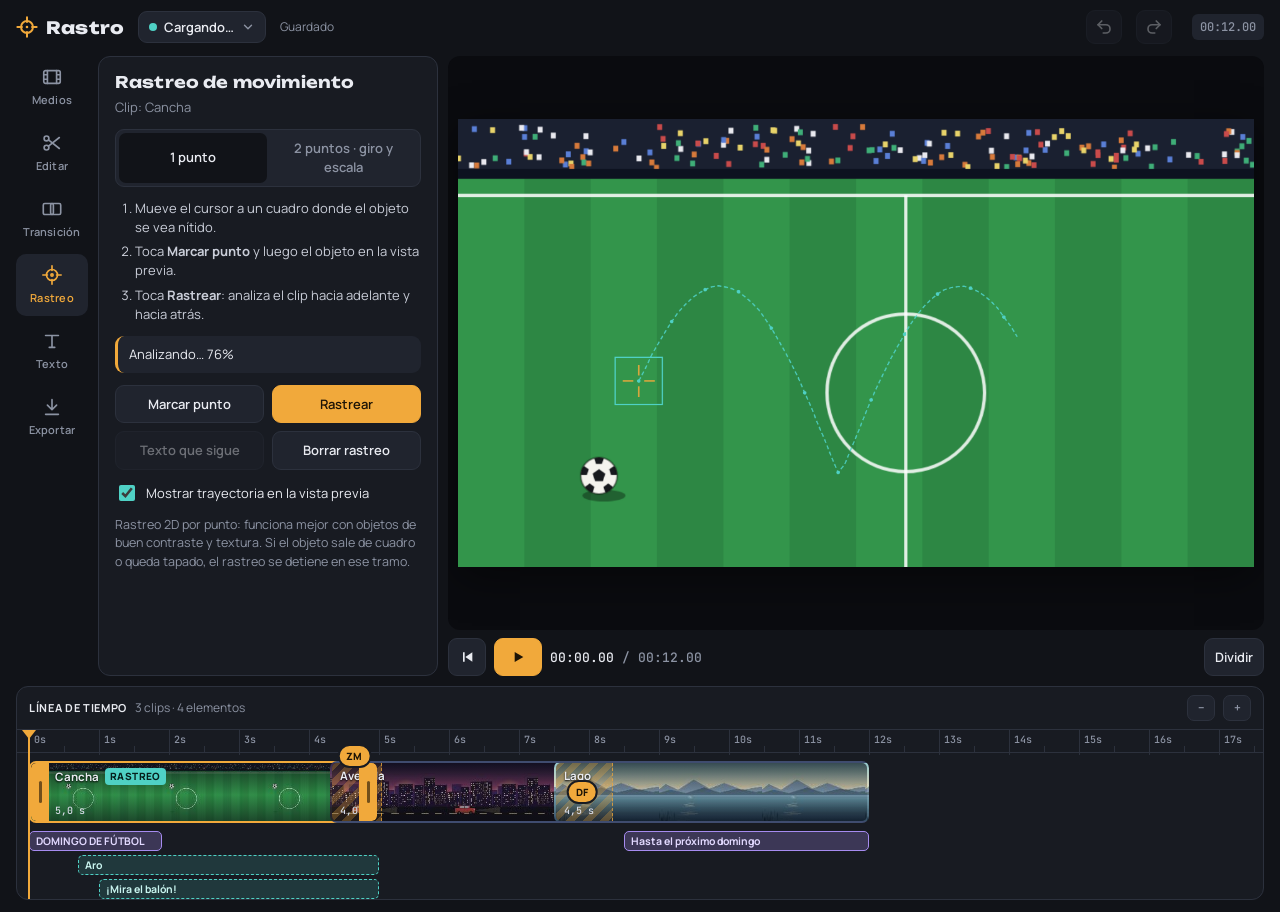
==== index.html @ 691c2e61 "Tablet y celular: controles de 44 px y diseño vertical con vista previa fija - Con pantalla táctil (" ====
<!doctype html>
<html lang="es">
<head>
<meta charset="utf-8">
<meta name="viewport" content="width=device-width,initial-scale=1,viewport-fit=cover,interactive-widget=resizes-content">
<meta name="theme-color" content="#111318">
<title>Rastro Editor</title>
<meta name="description" content="Editor de video web con línea de tiempo, transiciones y rastreo de movimiento.">
<link rel="preconnect" href="https://fonts.googleapis.com">
<link rel="preconnect" href="https://fonts.gstatic.com" crossorigin>
<link rel="stylesheet" href="https://fonts.googleapis.com/css2?family=Caveat:wght@700&family=JetBrains+Mono:wght@500&family=Manrope:wght@400;600;700;800&family=Unbounded:wght@600;800&display=swap">
<link rel="stylesheet" href="css/styles.css">
</head>
<body>
<div class="app">
  <header class="head">
    <div class="logo"><svg width="22" height="22" viewBox="0 0 24 24" fill="none" stroke="currentColor" stroke-width="2.2" stroke-linecap="round"><circle cx="12" cy="12" r="6.5"/><path d="M12 1.5v5M12 17.5v5M1.5 12h5M17.5 12h5"/><circle cx="12" cy="12" r="1.4" fill="currentColor" stroke="none"/></svg><span class="word">Rastro</span></div>
    <button class="proj" id="projBtn" data-tab="projects" aria-label="Proyectos">
      <span class="save" id="saveState" data-s="saved" title="Guardado" aria-hidden="true"></span>
      <span class="pname" id="projName">Cargando…</span>
      <svg width="14" height="14" viewBox="0 0 24 24" fill="none" stroke="currentColor" stroke-width="2.4" stroke-linecap="round" stroke-linejoin="round" aria-hidden="true"><path d="m6 9 6 6 6-6"/></svg>
    </button>
    <span class="savetext" id="saveText" aria-live="polite">Guardado</span>
    <div class="sp"></div>
    <button class="hbtn" id="bUndo" data-act="undo" title="Deshacer (Ctrl+Z)" aria-label="Deshacer" disabled><svg width="18" height="18" viewBox="0 0 24 24" fill="none" stroke="currentColor" stroke-width="2.2" stroke-linecap="round" stroke-linejoin="round"><path d="M9 14 4 9l5-5"/><path d="M4 9h10.5a5.5 5.5 0 0 1 0 11H11"/></svg></button>
    <button class="hbtn" id="bRedo" data-act="redo" title="Rehacer (Ctrl+Shift+Z)" aria-label="Rehacer" disabled><svg width="18" height="18" viewBox="0 0 24 24" fill="none" stroke="currentColor" stroke-width="2.2" stroke-linecap="round" stroke-linejoin="round"><path d="m15 14 5-5-5-5"/><path d="M20 9H9.5a5.5 5.5 0 0 0 0 11H13"/></svg></button>
    <div class="chip-time" id="hdrDur">00:00.00</div>
  </header>

  <nav class="tabs" role="tablist" id="tabs"></nav>
  <section class="panel" id="panel" aria-live="polite"></section>

  <section class="stage">
    <div class="viewer" id="viewer">
      <canvas id="stage" width="1280" height="720" aria-label="Vista previa del proyecto"></canvas>
      <div class="pickhint" id="pickHint" hidden>Toca el objeto que quieres rastrear</div>
    </div>
    <div class="transport">
      <button id="bStart" title="Ir al inicio" aria-label="Ir al inicio"><svg width="16" height="16" viewBox="0 0 24 24" fill="currentColor"><path d="M6 5h2.5v14H6zM20 5v14L9.5 12z"/></svg></button>
      <button id="bPlay" class="play" title="Reproducir (espacio)" aria-label="Reproducir"></button>
      <div class="tc"><b id="tcNow">00:00.00</b> / <span id="tcTot">00:00.00</span></div>
      <div class="sp"></div>
      <button id="bSplit" title="Dividir el clip seleccionado en el cursor">Dividir</button>
    </div>
  </section>

  <section class="tl">
    <div class="tl-head"><b>Línea de tiempo</b><span id="tlInfo"></span><div class="sp"></div><button id="zOut" aria-label="Alejar">−</button><button id="zIn" aria-label="Acercar">+</button></div>
    <div class="tl-scroll" id="tlScroll">
      <div class="tl-inner" id="tlInner">
        <div class="ruler" id="ruler"></div>
        <div class="row clips" id="rowClips"></div>
        <div class="row ovs" id="rowOvs"></div>
        <div class="playhead" id="ph"></div>
      </div>
    </div>
  </section>
</div>
<div id="vids"></div>
<div class="toast" id="toast" hidden></div>
<script type="module" src="js/main.js"></script>
</body>
</html>
---- css/styles.css ----
/* Reset base */
:root {
  padding-top: env(safe-area-inset-top, 0px);
  padding-bottom: env(safe-area-inset-bottom, 0px);
}
body {
  margin: 0;
}
img {
  max-width: 100%;
}
[hidden] {
  display: none !important;
}

/* Layout: editor de una pantalla estilo Rush — vista previa dominante, herramientas a la izquierda, línea de tiempo abajo; en móvil se apila. */
:root {
  --bg: #111318;
  --panel: #181b22;
  --raise: #20242e;
  --line: #2c313d;
  --fg: #e9ebf1;
  --muted: #8c93a3;
  --accent: #f1a93b;
  --accent-ink: #1d1406;
  --trk: #4fd1c5;
  --ov: #a68bf0;
  --danger: #ef6b5c;
  --clip: #2f3d63;
  --stage: #0a0b0f;
  --f-ui: 'Manrope', system-ui, -apple-system, 'Segoe UI', sans-serif;
  --f-mono: 'JetBrains Mono', ui-monospace, Menlo, Consolas, monospace;
  --f-disp: 'Unbounded', 'Manrope', system-ui, sans-serif;
  color-scheme: dark;
}
html,
body {
  height: 100%;
}
body {
  background: var(--bg);
  color: var(--fg);
  font: 14px/1.45 var(--f-ui);
  -webkit-tap-highlight-color: transparent;
}
body::before {
  content: '';
  position: fixed;
  inset: 0 0 auto;
  height: env(safe-area-inset-top, 0px);
  z-index: 10;
  background: var(--bg);
}
button,
input,
textarea,
select {
  font: inherit;
  color: inherit;
}
button {
  cursor: pointer;
}
button:focus-visible,
input:focus-visible,
textarea:focus-visible,
label:focus-within {
  outline: 2px solid var(--accent);
  outline-offset: 2px;
}

.app {
  min-height: 100%;
  display: grid;
  gap: 10px;
  grid-template-columns: minmax(0, 1fr);
  grid-template-areas: 'head' 'stage' 'tl' 'tabs' 'panel';
  padding-left: max(16px, env(safe-area-inset-left, 0px));
  padding-right: max(16px, env(safe-area-inset-right, 0px));
  padding-block: 0 18px;
}
@media (min-width: 900px) {
  html,
  body {
    overflow: hidden;
  }
  .app {
    height: 100%;
    grid-template-columns: 72px 340px minmax(0, 1fr);
    grid-template-rows: auto minmax(0, 1fr) 214px;
    grid-template-areas: 'head head head' 'tabs panel stage' 'tl tl tl';
    padding-block: 0 12px;
  }
}

/* Header */
.head {
  grid-area: head;
  display: flex;
  align-items: center;
  gap: 14px;
  padding-block: 10px 2px;
  min-width: 0;
}
.logo {
  display: flex;
  align-items: center;
  gap: 8px;
  font: 800 17px/1 var(--f-disp);
  letter-spacing: 0.01em;
}
.logo svg {
  color: var(--accent);
}
.proj {
  display: flex;
  align-items: center;
  gap: 7px;
  min-width: 0;
  max-width: 340px;
  background: var(--raise);
  border: 1px solid var(--line);
  border-radius: 9px;
  padding: 6px 10px;
  font-size: 13px;
  font-weight: 600;
  color: var(--fg);
}
.proj:hover {
  border-color: #3d4352;
}
.proj svg {
  flex: none;
  color: var(--muted);
}
.pname {
  white-space: nowrap;
  overflow: hidden;
  text-overflow: ellipsis;
  min-width: 0;
}
.save {
  flex: none;
  width: 8px;
  height: 8px;
  border-radius: 50%;
  background: var(--trk);
}
.save[data-s='saving'],
.save[data-s='dirty'] {
  background: var(--accent);
}
.save[data-s='error'] {
  background: var(--danger);
}
.save[data-s='off'] {
  background: var(--muted);
}
.savetext {
  font-size: 12px;
  color: var(--muted);
  white-space: nowrap;
}
.hbtn {
  flex: none;
  display: grid;
  place-items: center;
  width: 36px;
  height: 34px;
  padding: 0;
  background: var(--raise);
  border: 1px solid var(--line);
  border-radius: 9px;
}
.hbtn:hover:not(:disabled) {
  border-color: #3d4352;
}
.hbtn:disabled {
  opacity: 0.35;
  cursor: not-allowed;
}
@media (max-width: 699px) {
  .savetext {
    display: none;
  }
  .chip-time {
    display: none;
  }
  .head {
    gap: 8px;
  }
  .logo span.word {
    display: none;
  }
}
.head .sp {
  flex: 1;
}
.head .hbtn + .chip-time {
  margin-left: 6px;
}
.chip-time {
  font: 500 12px var(--f-mono);
  color: var(--muted);
  background: var(--raise);
  border-radius: 6px;
  padding: 5px 8px;
  font-variant-numeric: tabular-nums;
}

/* Tabs */
.tabs {
  grid-area: tabs;
  display: flex;
  gap: 4px;
  overflow-x: auto;
  scrollbar-width: none;
}
.tabs::-webkit-scrollbar {
  display: none;
}
.tab {
  flex: 1 1 0;
  min-width: 0;
  display: flex;
  flex-direction: column;
  align-items: center;
  gap: 4px;
  background: none;
  border: 0;
  border-radius: 10px;
  padding: 8px 2px;
  color: var(--muted);
  font-size: 11px;
  font-weight: 600;
  letter-spacing: 0.02em;
}
.tab svg {
  width: 22px;
  height: 22px;
}
.tab:hover {
  background: var(--raise);
  color: var(--fg);
}
.tab[aria-selected='true'] {
  background: var(--raise);
  color: var(--accent);
}
@media (min-width: 900px) {
  .tabs {
    flex-direction: column;
    overflow: visible;
  }
  .tab {
    flex: 0 0 auto;
    padding: 10px 4px;
  }
}
@media (max-width: 360px) {
  .tab {
    font-size: 10px;
  }
  .tab svg {
    width: 20px;
    height: 20px;
  }
}

/* Panel */
.panel {
  grid-area: panel;
  background: var(--panel);
  border: 1px solid var(--line);
  border-radius: 12px;
  padding: 16px;
  display: flex;
  flex-direction: column;
  gap: 12px;
  min-width: 0;
}
@media (min-width: 900px) {
  .panel {
    overflow-y: auto;
  }
}
.panel h2 {
  margin: 0;
  font: 700 16px/1.2 var(--f-disp);
  letter-spacing: 0.01em;
}
.sub {
  margin: -6px 0 0;
  color: var(--muted);
  font-size: 13px;
}
.lbl {
  font-size: 11px;
  font-weight: 700;
  letter-spacing: 0.08em;
  text-transform: uppercase;
  color: var(--muted);
  margin-top: 4px;
}
.note {
  margin: 0;
  color: var(--muted);
  font-size: 12.5px;
}
.btn,
.panel button {
  background: var(--raise);
  border: 1px solid var(--line);
  border-radius: 9px;
  padding: 9px 12px;
  font-weight: 600;
  font-size: 13px;
  text-align: center;
}
.panel button:hover:not(:disabled),
.btn:hover {
  border-color: #3d4352;
}
.panel button:disabled {
  opacity: 0.4;
  cursor: not-allowed;
}
.primary,
.panel button.primary {
  background: var(--accent);
  border-color: var(--accent);
  color: var(--accent-ink);
}
.panel button.primary:hover:not(:disabled) {
  filter: brightness(1.07);
}
.panel button.danger {
  color: var(--danger);
}
.panel button.on {
  border-color: var(--trk);
  color: var(--trk);
}
.file {
  display: flex;
  justify-content: center;
  align-items: center;
  gap: 8px;
  cursor: pointer;
}
.grid2 {
  display: grid;
  grid-template-columns: 1fr 1fr;
  gap: 8px;
}
.grid3 {
  display: grid;
  grid-template-columns: repeat(3, 1fr);
  gap: 8px;
}
.seg {
  display: flex;
  background: var(--raise);
  border: 1px solid var(--line);
  border-radius: 9px;
  padding: 3px;
  gap: 3px;
}
.panel .seg button {
  flex: 1;
  border: 0;
  background: none;
  padding: 6px 8px;
  border-radius: 7px;
  color: var(--muted);
}
.panel .seg button[aria-pressed='true'] {
  background: var(--bg);
  color: var(--fg);
}
.chips {
  display: flex;
  flex-wrap: wrap;
  gap: 6px;
}
.panel .chips button {
  padding: 6px 11px;
  border-radius: 999px;
  font-size: 12.5px;
}
.panel .chips button[aria-pressed='true'] {
  border-color: var(--accent);
  color: var(--accent);
}
.field {
  display: grid;
  grid-template-columns: 62px minmax(0, 1fr) 54px;
  align-items: center;
  gap: 10px;
  font-size: 13px;
}
.field output {
  font: 500 12px var(--f-mono);
  color: var(--muted);
  text-align: right;
  font-variant-numeric: tabular-nums;
}
input[type='range'] {
  width: 100%;
  accent-color: var(--accent);
}
.chk {
  display: flex;
  align-items: center;
  gap: 8px;
  font-size: 13px;
}
.chk input {
  accent-color: var(--trk);
  width: 16px;
  height: 16px;
}
textarea {
  width: 100%;
  box-sizing: border-box;
  background: var(--bg);
  border: 1px solid var(--line);
  border-radius: 9px;
  padding: 9px 10px;
  resize: vertical;
}
.clist {
  list-style: none;
  margin: 0;
  padding: 0;
  display: flex;
  flex-direction: column;
  gap: 6px;
}
.clist li {
  display: grid;
  grid-template-columns: 72px minmax(0, 1fr) auto;
  gap: 10px;
  align-items: center;
  padding: 6px;
  border-radius: 9px;
  border: 1px solid transparent;
  cursor: pointer;
}
.clist li:hover {
  background: var(--raise);
}
.clist li.sel {
  border-color: var(--accent);
  background: var(--raise);
}
.clist img {
  width: 72px;
  height: 40px;
  object-fit: cover;
  border-radius: 5px;
  background: #000;
}
.clist b {
  display: block;
  font-size: 13px;
  white-space: nowrap;
  overflow: hidden;
  text-overflow: ellipsis;
}
.clist span {
  font: 500 11px var(--f-mono);
  color: var(--muted);
}
.tag {
  font: 700 10px var(--f-ui) !important;
  letter-spacing: 0.06em;
  text-transform: uppercase;
  color: var(--ov) !important;
  border: 1px solid currentColor;
  border-radius: 4px;
  padding: 2px 5px;
}
.tgrid {
  display: grid;
  grid-template-columns: repeat(auto-fill, minmax(92px, 1fr));
  gap: 8px;
}
.panel .tcard {
  padding: 6px;
  display: flex;
  flex-direction: column;
  gap: 5px;
  align-items: stretch;
  font-size: 12px;
}
.tcard canvas {
  width: 100%;
  aspect-ratio: 16/9;
  max-width: 100%;
  border-radius: 5px;
  display: block;
  background: #000;
}
.panel .tcard[aria-pressed='true'] {
  border-color: var(--accent);
  color: var(--accent);
}
.steps {
  margin: 0;
  padding-left: 20px;
  display: flex;
  flex-direction: column;
  gap: 6px;
  font-size: 13px;
  color: #c9cdd8;
}
.stat {
  font-size: 13px;
  padding: 9px 11px;
  border-radius: 9px;
  background: var(--raise);
  border-left: 3px solid var(--muted);
}
.stat.ok {
  border-left-color: var(--trk);
}
.stat.run {
  border-left-color: var(--accent);
}
.stat.warn {
  border-left-color: var(--danger);
}
.prog {
  height: 6px;
  border-radius: 99px;
  background: var(--raise);
  overflow: hidden;
}
.prog i {
  display: block;
  height: 100%;
  width: 0;
  background: var(--accent);
  transition: width 0.15s;
}
.swatches {
  display: flex;
  gap: 8px;
  flex-wrap: wrap;
}
.panel .sw {
  width: 30px;
  height: 30px;
  padding: 0;
  border-radius: 50%;
  border: 2px solid var(--line);
}
.panel .sw[aria-pressed='true'] {
  border-color: var(--fg);
  box-shadow: 0 0 0 2px var(--bg) inset;
}
.emojis {
  display: flex;
  gap: 6px;
  flex-wrap: wrap;
}
.panel .emojis button {
  font-size: 20px;
  padding: 4px 8px;
  line-height: 1.2;
}
.editor {
  display: flex;
  flex-direction: column;
  gap: 10px;
  border-top: 1px solid var(--line);
  padding-top: 12px;
}
.specs {
  display: grid;
  grid-template-columns: auto 1fr;
  gap: 6px 14px;
  margin: 0;
  font-size: 13px;
}
.specs dt {
  color: var(--muted);
}
.specs dd {
  margin: 0;
  font-family: var(--f-mono);
  font-size: 12.5px;
}
.result {
  width: 100%;
  max-width: 100%;
  border-radius: 9px;
  background: #000;
}
.empty {
  color: var(--muted);
  font-size: 13px;
  padding: 18px 4px;
  text-align: center;
}

/* Stage */
.stage {
  grid-area: stage;
  display: flex;
  flex-direction: column;
  gap: 8px;
  min-width: 0;
  min-height: 0;
}
.viewer {
  position: relative;
  flex: 1;
  min-height: 0;
  display: grid;
  place-items: center;
  background: var(--stage);
  border-radius: 12px;
  overflow: hidden;
  padding: 10px;
}
#stage {
  display: block;
  max-width: 100%;
  max-height: 52vh;
  width: auto;
  height: auto;
  touch-action: none;
  background: #000;
  box-shadow: 0 10px 40px rgba(0, 0, 0, 0.45);
}
@media (min-width: 900px) {
  #stage {
    max-height: 100%;
  }
}
.pickhint {
  position: absolute;
  left: 50%;
  top: 14px;
  transform: translateX(-50%);
  background: var(--trk);
  color: #06201d;
  font-weight: 700;
  font-size: 12.5px;
  padding: 6px 12px;
  border-radius: 99px;
  white-space: nowrap;
}
.transport {
  display: flex;
  align-items: center;
  gap: 8px;
}
.transport button {
  background: var(--raise);
  border: 1px solid var(--line);
  border-radius: 9px;
  height: 38px;
  min-width: 38px;
  display: grid;
  place-items: center;
  padding: 0 10px;
  font-weight: 600;
  font-size: 13px;
}
.transport .play {
  background: var(--accent);
  border-color: var(--accent);
  color: var(--accent-ink);
  min-width: 48px;
}
.tc {
  font: 500 13px var(--f-mono);
  font-variant-numeric: tabular-nums;
  color: var(--muted);
  white-space: nowrap;
}
.tc b {
  color: var(--fg);
  font-weight: 500;
}
.transport .sp {
  flex: 1;
}

/* Timeline */
.tl {
  grid-area: tl;
  background: var(--panel);
  border: 1px solid var(--line);
  border-radius: 12px;
  display: flex;
  flex-direction: column;
  min-width: 0;
  min-height: 0;
  overflow: hidden;
}
.tl-head {
  display: flex;
  align-items: center;
  gap: 8px;
  padding: 8px 12px;
  border-bottom: 1px solid var(--line);
  font-size: 12px;
  color: var(--muted);
}
.tl-head b {
  color: var(--fg);
  font-weight: 700;
  letter-spacing: 0.06em;
  text-transform: uppercase;
  font-size: 11px;
}
.tl-head .sp {
  flex: 1;
}
.tl-head button {
  background: var(--raise);
  border: 1px solid var(--line);
  border-radius: 7px;
  width: 28px;
  height: 26px;
  padding: 0;
  font-weight: 700;
}
.tl-scroll {
  flex: 1;
  overflow-x: auto;
  overflow-y: auto;
  position: relative;
  min-height: 150px;
}
.tl-inner {
  position: relative;
  min-height: 100%;
  user-select: none;
  -webkit-user-select: none;
  /* los gestos (desplazar, zoom, reordenar, recortar) los maneja timeline-touch.js */
  touch-action: none;
}
.ruler {
  position: relative;
  height: 22px;
  border-bottom: 1px solid var(--line);
  cursor: ew-resize;
}
.tick {
  position: absolute;
  top: 0;
  height: 22px;
  border-left: 1px solid var(--line);
  font: 500 10px var(--f-mono);
  color: var(--muted);
  padding: 3px 0 0 4px;
  white-space: nowrap;
}
.tick.m {
  height: 6px;
  top: 16px;
  padding: 0;
}
.row {
  position: relative;
  margin-top: 8px;
}
.row.clips {
  height: 62px;
}
.clip {
  position: absolute;
  top: 0;
  height: 62px;
  box-sizing: border-box;
  border-radius: 7px;
  background-color: var(--clip);
  background-size: auto 100%;
  background-repeat: repeat-x;
  border: 2px solid rgba(255, 255, 255, 0.08);
  overflow: hidden;
  cursor: pointer;
}
.clip::after {
  content: '';
  position: absolute;
  inset: 0;
  background: linear-gradient(180deg, rgba(10, 12, 18, 0.65), rgba(10, 12, 18, 0.05) 55%, rgba(10, 12, 18, 0.55));
}
.clip.sel {
  border-color: var(--accent);
}
.clip b {
  position: absolute;
  left: 8px;
  top: 5px;
  z-index: 1;
  font-size: 11.5px;
  font-weight: 700;
  white-space: nowrap;
  text-shadow: 0 1px 2px #000;
}
.clip .dur {
  position: absolute;
  left: 8px;
  bottom: 4px;
  z-index: 1;
  font: 500 10px var(--f-mono);
  color: #d7dbe6;
}
.clip .tb {
  display: inline-block;
  margin-left: 6px;
  vertical-align: 1px;
  text-shadow: none;
  font-style: normal;
  font-size: 10px;
  font-weight: 800;
  color: #06201d;
  background: var(--trk);
  border-radius: 4px;
  padding: 1px 5px;
  letter-spacing: 0.04em;
}
.clip .tb.miss {
  background: var(--danger);
  color: #fff;
}
.clip.sel {
  cursor: grab;
}
/* el nombre y la duración quedan después del borde de recorte */
.clip.sel b,
.clip.sel .dur {
  left: 24px;
}
.clip.lift {
  z-index: 6;
  cursor: grabbing;
  opacity: 0.85;
  box-shadow: 0 10px 24px rgba(0, 0, 0, 0.55);
  outline: 2px solid var(--accent);
}
/* bordes para recortar el clip seleccionado */
.th {
  position: absolute;
  top: 0;
  bottom: 0;
  width: 18px;
  z-index: 4;
  cursor: ew-resize;
  background: var(--accent);
}
.th.l {
  left: 0;
  border-radius: 5px 0 0 5px;
}
.th.r {
  right: 0;
  border-radius: 0 5px 5px 0;
}
.th::after {
  content: '';
  position: absolute;
  left: 50%;
  top: 50%;
  width: 3px;
  height: 22px;
  margin: -11px 0 0 -1.5px;
  border-radius: 2px;
  background: var(--accent-ink);
  opacity: 0.6;
}
.drop {
  position: absolute;
  top: -8px;
  bottom: -8px;
  width: 4px;
  margin-left: -2px;
  border-radius: 2px;
  background: var(--fg);
  box-shadow:
    0 0 0 3px rgba(233, 235, 241, 0.25),
    0 0 12px rgba(233, 235, 241, 0.6);
  z-index: 7;
  pointer-events: none;
}
.trim-ghost {
  position: absolute;
  top: 0;
  height: 62px;
  box-sizing: border-box;
  z-index: 5;
  pointer-events: none;
  border-radius: 4px;
}
.trim-ghost.el {
  border-left: 3px solid var(--accent);
}
.trim-ghost.er {
  border-right: 3px solid var(--accent);
}
.trim-ghost.cut {
  background: rgba(10, 11, 15, 0.72);
}
.trim-ghost.add {
  background: repeating-linear-gradient(135deg, rgba(241, 169, 59, 0.35) 0 6px, rgba(241, 169, 59, 0.12) 6px 12px);
  outline: 1px dashed var(--accent);
}
.trim-tip {
  position: absolute;
  top: -2px;
  z-index: 8;
  transform: translate(-50%, -100%);
  pointer-events: none;
  padding: 2px 7px;
  border-radius: 6px;
  background: var(--accent);
  color: var(--accent-ink);
  font: 700 11px var(--f-mono);
  white-space: nowrap;
}
.tz {
  position: absolute;
  left: 0;
  top: 0;
  bottom: 0;
  z-index: 1;
  background: repeating-linear-gradient(135deg, rgba(241, 169, 59, 0.32) 0 6px, rgba(241, 169, 59, 0.08) 6px 12px);
  border-right: 1px dashed rgba(241, 169, 59, 0.7);
}
.tbtn {
  position: absolute;
  top: 19px;
  z-index: 5;
  transform: translateX(-50%);
  height: 24px;
  min-width: 24px;
  padding: 0 7px;
  border-radius: 12px;
  border: 2px solid var(--panel);
  background: var(--accent);
  color: var(--accent-ink);
  font: 800 10px var(--f-ui);
  letter-spacing: 0.03em;
}
.tbtn.up {
  top: -17px; /* sobre el filo: no tapa el nombre del clip */
}
.tbtn.none {
  background: var(--raise);
  color: var(--muted);
}
.row.ovs {
  min-height: 28px;
}
.ovb {
  position: absolute;
  height: 20px;
  border-radius: 5px;
  background: rgba(166, 139, 240, 0.25);
  border: 1px solid var(--ov);
  color: #e2d9ff;
  font-size: 10.5px;
  font-weight: 700;
  padding: 0 6px;
  line-height: 18px;
  white-space: nowrap;
  overflow: hidden;
  text-overflow: ellipsis;
  cursor: pointer;
  box-sizing: border-box;
}
.ovb.f {
  border-style: dashed;
  border-color: var(--trk);
  background: rgba(79, 209, 197, 0.16);
  color: #c9f4ef;
}
.ovb.sel {
  box-shadow: 0 0 0 2px var(--accent);
}
.playhead {
  position: absolute;
  top: 0;
  bottom: 0;
  width: 2px;
  margin-left: -1px;
  background: var(--accent);
  pointer-events: none;
  z-index: 5;
}
.playhead::before {
  content: '';
  position: absolute;
  top: 0;
  left: -6px;
  border: 7px solid transparent;
  border-top: 9px solid var(--accent);
}

#vids {
  position: fixed;
  left: 0;
  bottom: 0;
  width: 2px;
  height: 2px;
  opacity: 0;
  pointer-events: none;
  overflow: hidden;
}
#vids video {
  width: 2px;
  height: 2px;
}
.toast {
  position: fixed;
  left: 50%;
  bottom: calc(18px + env(safe-area-inset-bottom, 0px));
  transform: translateX(-50%);
  background: var(--fg);
  color: var(--bg);
  font-weight: 700;
  font-size: 13px;
  padding: 9px 14px;
  border-radius: 9px;
  z-index: 20;
  max-width: calc(100% - 32px);
  text-align: center;
}
@media (prefers-reduced-motion: reduce) {
  .prog i {
    transition: none;
  }
}

/* Proyectos */
.txt {
  width: 100%;
  box-sizing: border-box;
  background: var(--bg);
  border: 1px solid var(--line);
  border-radius: 9px;
  padding: 9px 10px;
  font-weight: 600;
}
.plist li {
  grid-template-columns: 72px minmax(0, 1fr) auto;
}
.plist li.sel {
  cursor: default;
}
.nothumb {
  width: 72px;
  height: 40px;
  border-radius: 5px;
  background: repeating-linear-gradient(135deg, var(--raise) 0 6px, var(--panel) 6px 12px);
  display: block;
}
.panel button.mini {
  padding: 6px 8px;
  font-size: 12px;
  display: grid;
  place-items: center;
  min-width: 34px;
  min-height: 30px;
}
.panel button.mini.danger {
  border-color: var(--danger);
}
.panel button.tag.miss {
  font: 700 10px var(--f-ui);
  letter-spacing: 0.06em;
  text-transform: uppercase;
  color: var(--danger);
  border: 1px solid currentColor;
  border-radius: 4px;
  padding: 3px 6px;
  background: none;
}

/* ---------- Pantallas táctiles: objetivos de al menos 44 px (48–56 en los principales) ----------
   Solo con puntero "grueso" (dedo): en PC con mouse se mantiene el diseño compacto. */
@media (pointer: coarse) {
  .hbtn {
    width: 44px;
    height: 44px;
  }
  .proj {
    min-height: 44px;
  }
  .transport button {
    height: 48px;
    min-width: 48px;
    padding: 0 14px;
  }
  .transport .play {
    min-width: 64px;
  }
  .tl-head {
    padding-block: 4px;
  }
  .tl-head button {
    width: 44px;
    height: 44px;
    font-size: 18px;
  }
  /* Insignias de transición: se ven igual, pero se pueden tocar en 44×44 */
  .tbtn::before {
    content: '';
    position: absolute;
    left: 50%;
    top: 50%;
    width: max(44px, 100%);
    height: 44px;
    transform: translate(-50%, -50%);
  }
  .btn,
  .panel button {
    min-height: 44px;
  }
  .panel .seg button {
    min-height: 44px;
  }
  .panel .chips button {
    min-height: 44px;
    min-width: 44px;
    padding: 6px 14px;
  }
  .panel .sw {
    width: 44px;
    height: 44px;
  }
  .panel .emojis button {
    min-width: 48px;
    min-height: 48px;
    font-size: 22px;
  }
  .panel button.mini {
    min-width: 44px;
    min-height: 44px;
  }
  .chk {
    min-height: 44px;
  }
  .chk input {
    width: 22px;
    height: 22px;
  }
  input[type='range'] {
    height: 44px;
  }
  .txt {
    min-height: 44px;
  }
}
@media (pointer: coarse) and (min-width: 900px) {
  .app {
    grid-template-rows: auto minmax(0, 1fr) 230px; /* el encabezado de la línea de tiempo es más alto */
  }
}

/* ---------- Vertical (tablet o celular): vista previa y línea de tiempo fijas, solo el panel se desplaza ----------
   Si la pantalla es baja (celular acostado), se vuelve al desplazamiento normal de la página. */
@media (max-width: 899px) and (min-height: 600px) {
  html,
  body {
    height: 100%;
    overflow: hidden;
  }
  .app {
    height: 100dvh;
    min-height: 0;
    grid-template-rows: auto auto auto auto minmax(0, 1fr);
    padding-bottom: max(12px, env(safe-area-inset-bottom, 0px));
  }
  #stage {
    max-height: 34dvh;
  }
  .tl-scroll {
    min-height: 0;
    height: 132px;
  }
  .panel {
    min-height: 0;
    overflow-y: auto;
    overscroll-behavior: contain;
  }
}
@media (max-width: 599px) and (min-height: 600px) {
  #stage {
    max-height: 28dvh;
  }
  .tl-scroll {
    height: 112px;
  }
}
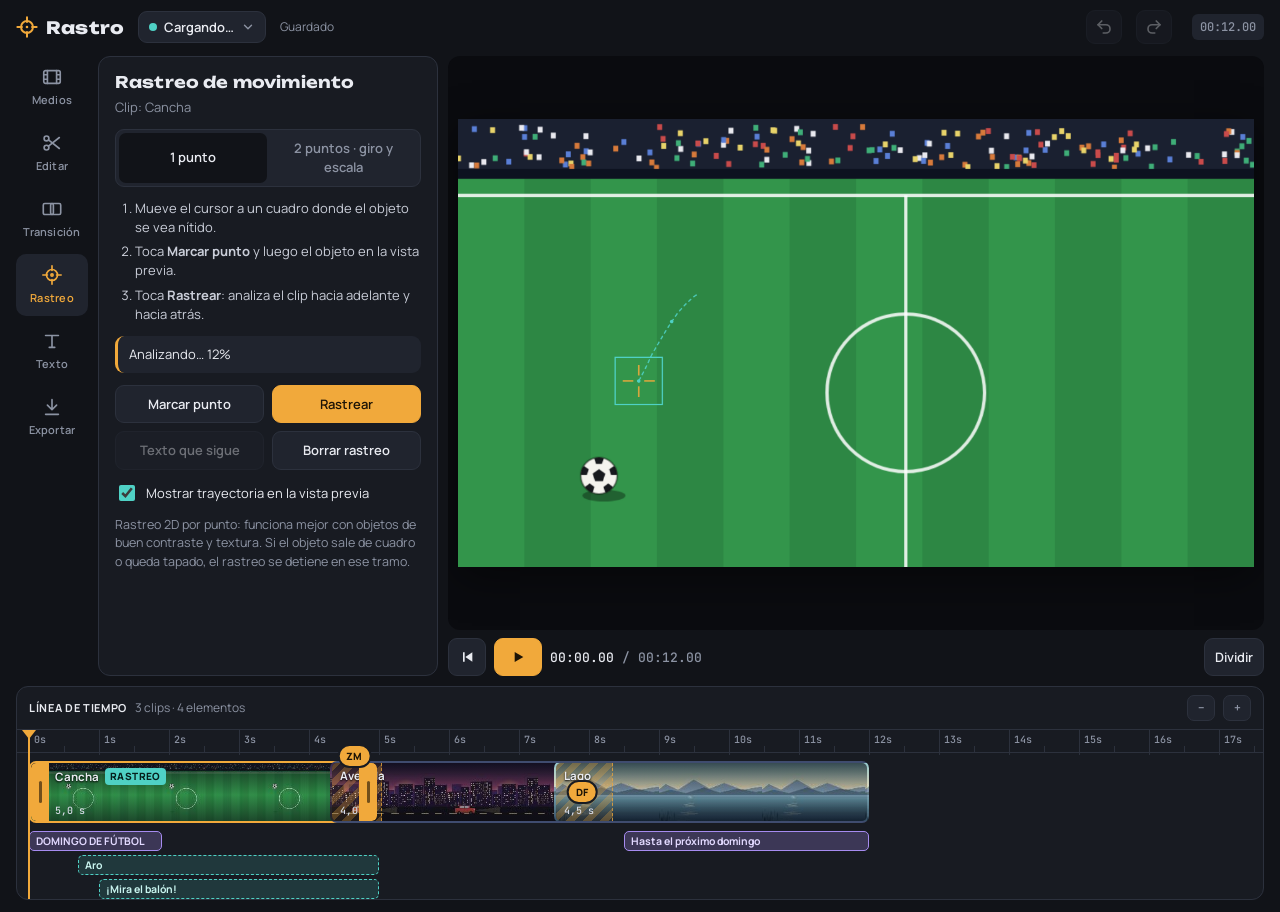
==== commit 647a5963: "Rastreo rápido: cuadros con VideoDecoder y cálculo en un Web Worker - Los cuadros de análisis salen " ====
--- a/index.html
+++ b/index.html
@@ -50,12 +50,20 @@
       <div class="tl-inner" id="tlInner">
         <div class="ruler" id="ruler"></div>
         <div class="row clips" id="rowClips"></div>
+        <div class="row mus" id="rowMus"></div>
         <div class="row ovs" id="rowOvs"></div>
         <div class="playhead" id="ph"></div>
       </div>
     </div>
   </section>
 </div>
+<!-- Selectores de archivo fijos: el panel se redibuja y no debe perder el archivo elegido mientras el diálogo está abierto -->
+<div id="pickers" hidden>
+  <input type="file" id="fileIn" accept="video/*" multiple>
+  <input type="file" id="relinkIn" accept="video/*">
+  <input type="file" id="rastroIn" accept=".rastro,application/zip">
+  <input type="file" id="musicIn">
+</div>
 <div id="vids"></div>
 <div class="toast" id="toast" hidden></div>
 <script type="module" src="js/main.js"></script>
--- a/css/styles.css
+++ b/css/styles.css
@@ -25,6 +25,7 @@
   --accent-ink: #1d1406;
   --trk: #4fd1c5;
   --ov: #a68bf0;
+  --mus: #7bd88f;
   --danger: #ef6b5c;
   --clip: #2f3d63;
   --stage: #0a0b0f;
@@ -954,6 +955,71 @@
 }
 .tbtn.none {
   background: var(--raise);
+  color: var(--muted);
+}
+.row.mus {
+  height: 26px;
+}
+.row.mus[hidden] {
+  display: none;
+}
+/* música de fondo (barra en la línea de tiempo) */
+.mbar {
+  position: absolute;
+  left: 0;
+  top: 0;
+  height: 24px;
+  box-sizing: border-box;
+  border-radius: 6px;
+  border: 1px solid var(--mus);
+  background: repeating-linear-gradient(90deg, rgba(123, 216, 143, 0.22) 0 3px, rgba(123, 216, 143, 0.1) 3px 6px);
+  color: var(--fg);
+  display: flex;
+  align-items: center;
+  gap: 8px;
+  padding: 0 8px;
+  overflow: hidden;
+  white-space: nowrap;
+  cursor: pointer;
+  font-size: 11px;
+}
+.mbar b {
+  font-weight: 700;
+  overflow: hidden;
+  text-overflow: ellipsis;
+  position: relative;
+}
+.mbar span {
+  font: 500 10px var(--f-mono);
+  color: var(--muted);
+  position: relative;
+}
+.mbar i {
+  position: absolute;
+  top: 3px;
+  bottom: 3px;
+  border-left: 1px dashed var(--mus);
+}
+.mbar.miss {
+  border-color: var(--danger);
+}
+.music-card {
+  display: flex;
+  justify-content: space-between;
+  gap: 10px;
+  padding: 10px 12px;
+  border-radius: 9px;
+  background: var(--raise);
+  border-left: 3px solid var(--mus);
+  font-size: 13px;
+}
+.music-card b {
+  overflow: hidden;
+  text-overflow: ellipsis;
+  white-space: nowrap;
+}
+.music-card span {
+  font: 500 12px var(--f-mono);
   color: var(--muted);
 }
 .row.ovs {
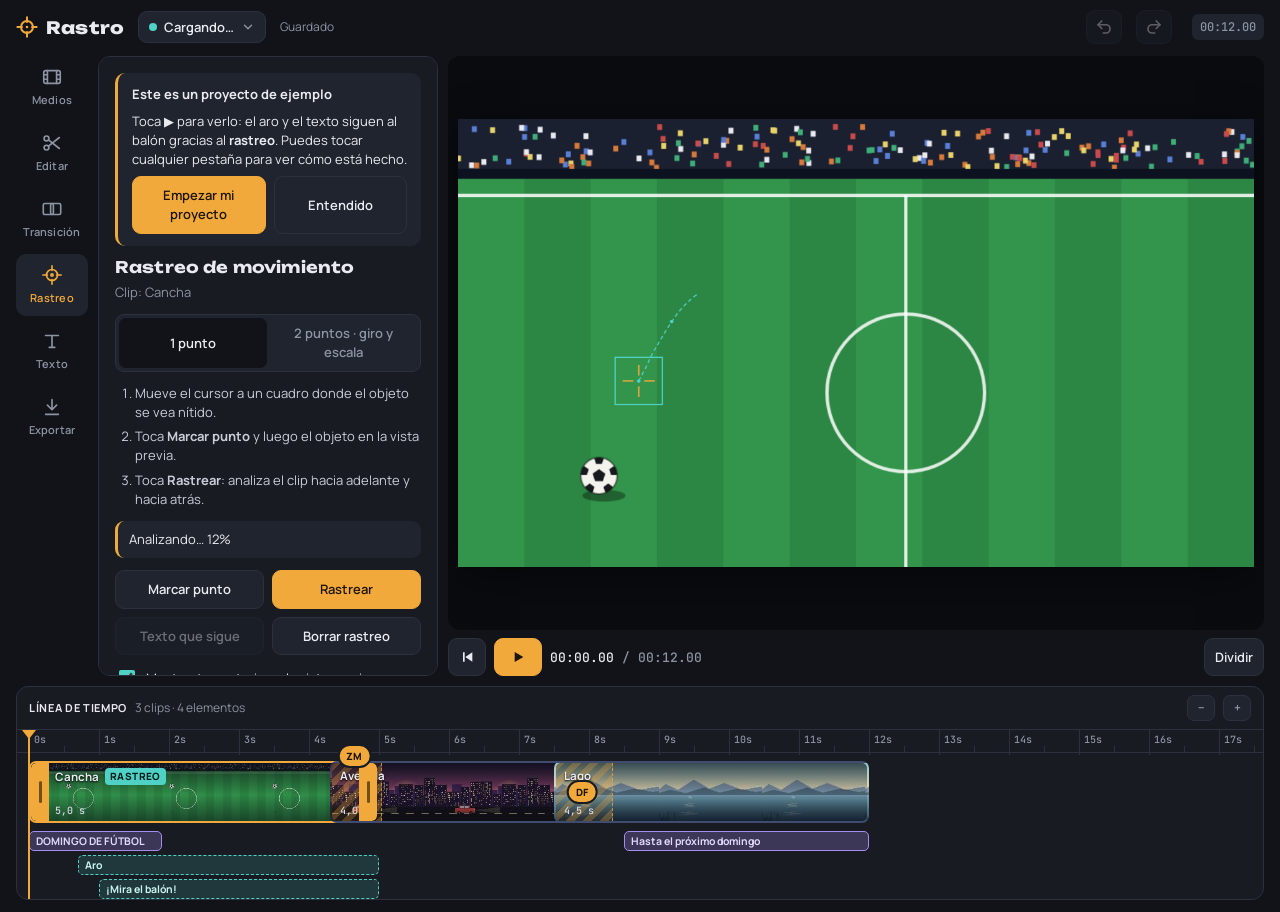
==== commit 1bb82752: "Revisión final: primer uso, mensajes y accesibilidad Primer uso - Bienvenida mientras está abierto e" ====
--- a/index.html
+++ b/index.html
@@ -13,6 +13,7 @@
 </head>
 <body>
 <div class="app">
+  <h1 class="sr-only">Rastro Editor: editor de video con rastreo de movimiento</h1>
   <header class="head">
     <div class="logo"><svg width="22" height="22" viewBox="0 0 24 24" fill="none" stroke="currentColor" stroke-width="2.2" stroke-linecap="round"><circle cx="12" cy="12" r="6.5"/><path d="M12 1.5v5M12 17.5v5M1.5 12h5M17.5 12h5"/><circle cx="12" cy="12" r="1.4" fill="currentColor" stroke="none"/></svg><span class="word">Rastro</span></div>
     <button class="proj" id="projBtn" data-tab="projects" aria-label="Proyectos">
@@ -28,7 +29,7 @@
   </header>
 
   <nav class="tabs" role="tablist" id="tabs"></nav>
-  <section class="panel" id="panel" aria-live="polite"></section>
+  <section class="panel" id="panel" aria-label="Herramientas"></section>
 
   <section class="stage">
     <div class="viewer" id="viewer">
@@ -66,6 +67,7 @@
 </div>
 <div id="vids"></div>
 <div class="toast" id="toast" hidden></div>
+<div class="sr-only" id="srLive" role="status" aria-live="polite"></div>
 <script type="module" src="js/main.js"></script>
 </body>
 </html>
--- a/css/styles.css
+++ b/css/styles.css
@@ -1084,6 +1084,65 @@
   width: 2px;
   height: 2px;
 }
+/* Solo para lectores de pantalla */
+.welcome {
+  display: flex;
+  flex-direction: column;
+  gap: 8px;
+  padding: 12px 14px;
+  border-radius: 10px;
+  background: var(--raise);
+  border-left: 3px solid var(--accent);
+  font-size: 13px;
+}
+.welcome p {
+  margin: 0;
+  color: var(--fg);
+}
+kbd {
+  font: 600 11px var(--f-mono);
+  padding: 1px 5px;
+  border-radius: 4px;
+  border: 1px solid var(--line);
+  background: var(--bg);
+  color: var(--fg);
+}
+@media (pointer: coarse) {
+  .kbd-note {
+    display: none; /* sin teclado no aplica */
+  }
+}
+.sr-only {
+  position: absolute;
+  top: 0;
+  left: 0;
+  width: 1px;
+  height: 1px;
+  overflow: hidden;
+  clip: rect(0 0 0 0);
+  white-space: nowrap;
+}
+.toast button {
+  margin-left: 10px;
+  background: none;
+  border: 0;
+  padding: 2px 4px;
+  color: var(--accent-ink);
+  background: var(--accent);
+  border-radius: 6px;
+  font: inherit;
+}
+@media (pointer: coarse) {
+  .toast button {
+    min-height: 44px;
+    min-width: 44px;
+    padding: 0 12px;
+  }
+}
+[tabindex]:focus-visible {
+  outline: 2px solid var(--accent);
+  outline-offset: 2px;
+}
 .toast {
   position: fixed;
   left: 50%;
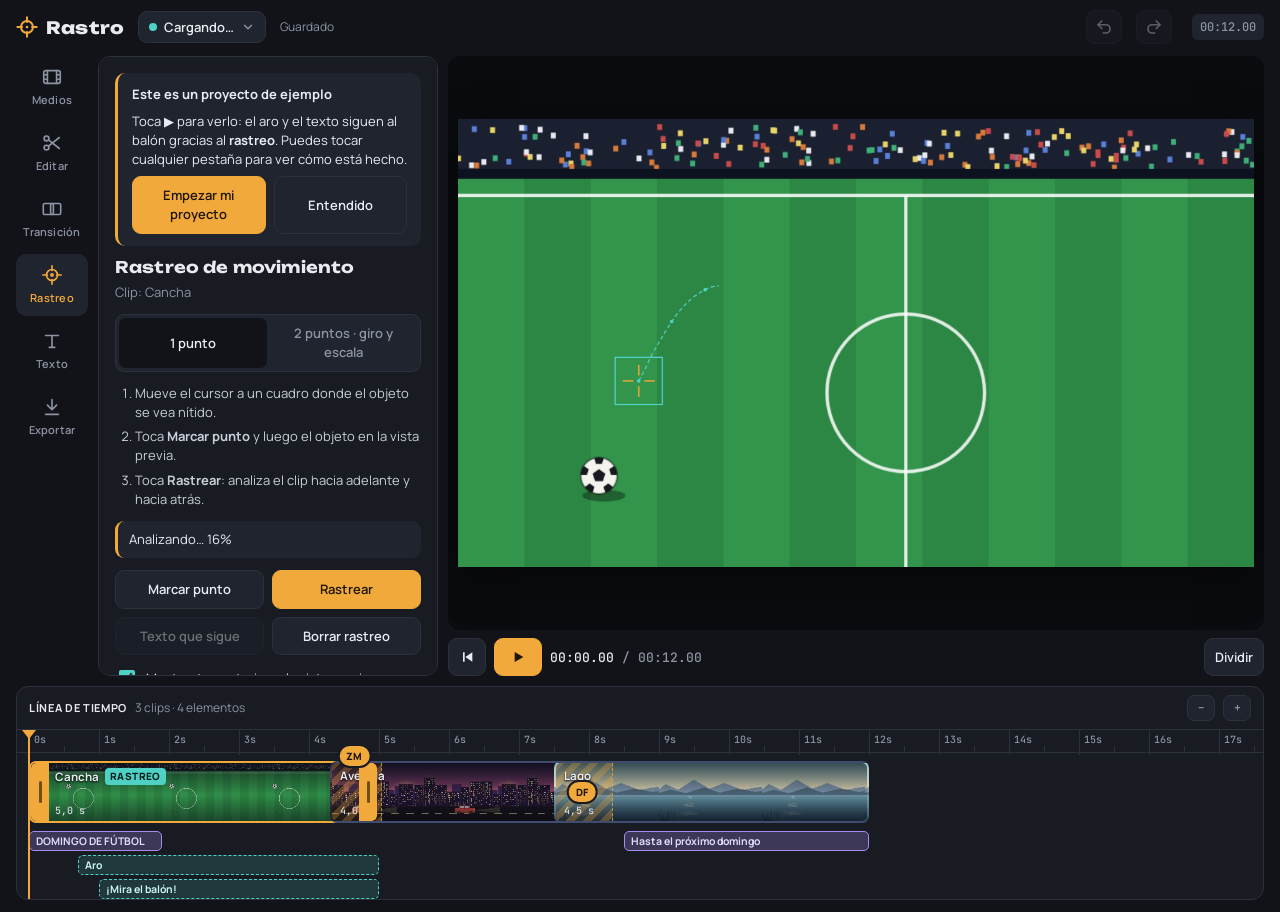
==== commit 3754c6a4: "App instalable (PWA), sin conexión y diagnóstico del dispositivo App instalable - manifest.webmanife" ====
--- a/index.html
+++ b/index.html
@@ -4,6 +4,9 @@
 <meta charset="utf-8">
 <meta name="viewport" content="width=device-width,initial-scale=1,viewport-fit=cover,interactive-widget=resizes-content">
 <meta name="theme-color" content="#111318">
+<link rel="manifest" href="manifest.webmanifest">
+<link rel="icon" href="icons/icon-192.png" type="image/png">
+<link rel="apple-touch-icon" href="icons/apple-touch-icon.png">
 <title>Rastro Editor</title>
 <meta name="description" content="Editor de video web con línea de tiempo, transiciones y rastreo de movimiento.">
 <link rel="preconnect" href="https://fonts.googleapis.com">
--- a/css/styles.css
+++ b/css/styles.css
@@ -1085,6 +1085,33 @@
   height: 2px;
 }
 /* Solo para lectores de pantalla */
+table.diag {
+  width: 100%;
+  border-collapse: collapse;
+  font-size: 12.5px;
+}
+table.diag th,
+table.diag td {
+  text-align: left;
+  padding: 6px 4px;
+  border-bottom: 1px solid var(--line);
+  font-weight: 500;
+}
+table.diag thead th {
+  color: var(--muted);
+  font-size: 11px;
+  letter-spacing: 0.06em;
+  text-transform: uppercase;
+}
+table.diag .ok {
+  color: var(--trk);
+}
+table.diag .no {
+  color: var(--muted);
+}
+.specs.bench dd {
+  font-family: var(--f-ui);
+}
 .welcome {
   display: flex;
   flex-direction: column;
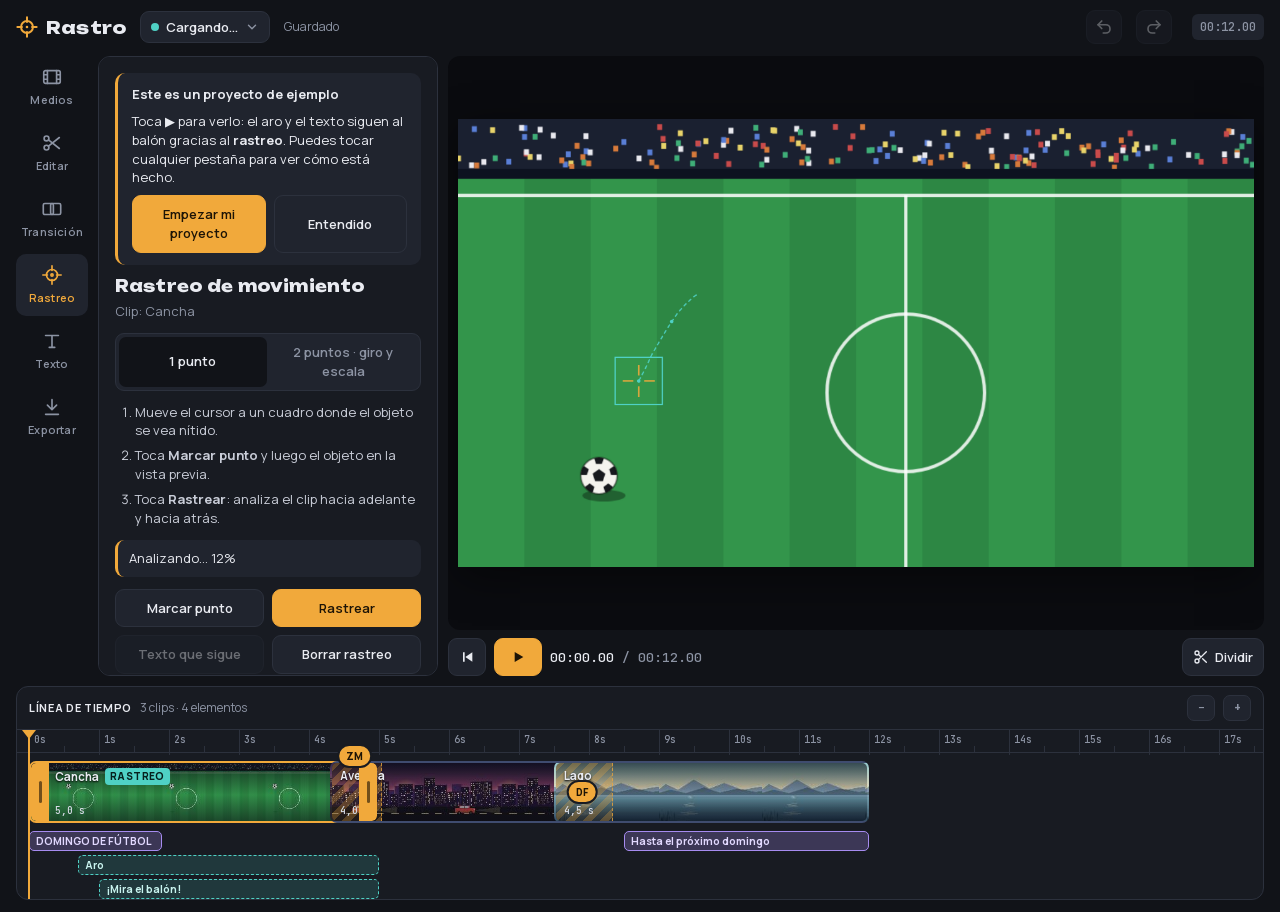
==== commit 399fa449: "Fuentes incluidas, política de privacidad y arreglos a 360 px - Las fuentes (Manrope, Unbounded, Jet" ====
--- a/index.html
+++ b/index.html
@@ -9,9 +9,7 @@
 <link rel="apple-touch-icon" href="icons/apple-touch-icon.png">
 <title>Rastro Editor</title>
 <meta name="description" content="Editor de video web con línea de tiempo, transiciones y rastreo de movimiento.">
-<link rel="preconnect" href="https://fonts.googleapis.com">
-<link rel="preconnect" href="https://fonts.gstatic.com" crossorigin>
-<link rel="stylesheet" href="https://fonts.googleapis.com/css2?family=Caveat:wght@700&family=JetBrains+Mono:wght@500&family=Manrope:wght@400;600;700;800&family=Unbounded:wght@600;800&display=swap">
+<link rel="stylesheet" href="css/fonts.css">
 <link rel="stylesheet" href="css/styles.css">
 </head>
 <body>
@@ -44,7 +42,7 @@
       <button id="bPlay" class="play" title="Reproducir (espacio)" aria-label="Reproducir"></button>
       <div class="tc"><b id="tcNow">00:00.00</b> / <span id="tcTot">00:00.00</span></div>
       <div class="sp"></div>
-      <button id="bSplit" title="Dividir el clip seleccionado en el cursor">Dividir</button>
+      <button id="bSplit" title="Dividir el clip seleccionado en el cursor (S)" aria-label="Dividir"><svg width="16" height="16" viewBox="0 0 24 24" fill="none" stroke="currentColor" stroke-width="2" stroke-linecap="round" stroke-linejoin="round" aria-hidden="true"><circle cx="6" cy="6" r="3"/><circle cx="6" cy="18" r="3"/><path d="M20 4 8.1 15.9M14.5 14.5 20 20M8.1 8.1 12 12"/></svg><span class="btxt">Dividir</span></button>
     </div>
   </section>
 
--- a/css/fonts.css
+++ b/css/fonts.css
@@ -0,0 +1,163 @@
+/* Fuentes de la app, incluidas en el proyecto (licencia SIL Open Font License).
+   Antes se cargaban de Google Fonts: así la app no conecta con ningún servicio externo y funciona sin conexión.
+   Solo alfabetos latino y latino extendido (español, portugués, etc.). */
+@font-face {
+  font-family: 'Caveat';
+  font-style: normal;
+  font-weight: 700;
+  font-display: swap;
+  src: url(../fonts/Caveat-latin-ext-bc84ef.woff2) format('woff2');
+  unicode-range:
+    U+0100-02BA, U+02BD-02C5, U+02C7-02CC, U+02CE-02D7, U+02DD-02FF, U+0304, U+0308, U+0329, U+1D00-1DBF, U+1E00-1E9F,
+    U+1EF2-1EFF, U+2020, U+20A0-20AB, U+20AD-20C4, U+2113, U+2C60-2C7F, U+A720-A7FF;
+}
+@font-face {
+  font-family: 'Caveat';
+  font-style: normal;
+  font-weight: 700;
+  font-display: swap;
+  src: url(../fonts/Caveat-latin-a57fce.woff2) format('woff2');
+  unicode-range:
+    U+0000-00FF, U+0131, U+0152-0153, U+02BB-02BC, U+02C6, U+02DA, U+02DC, U+0304, U+0308, U+0329, U+2000-206F, U+20AC,
+    U+2122, U+2191, U+2193, U+2212, U+2215, U+FEFF, U+FFFD;
+}
+@font-face {
+  font-family: 'JetBrains Mono';
+  font-style: normal;
+  font-weight: 500;
+  font-display: swap;
+  src: url(../fonts/JetBrainsMono-latin-ext-3b700b.woff2) format('woff2');
+  unicode-range:
+    U+0100-02BA, U+02BD-02C5, U+02C7-02CC, U+02CE-02D7, U+02DD-02FF, U+0304, U+0308, U+0329, U+1D00-1DBF, U+1E00-1E9F,
+    U+1EF2-1EFF, U+2020, U+20A0-20AB, U+20AD-20C4, U+2113, U+2C60-2C7F, U+A720-A7FF;
+}
+@font-face {
+  font-family: 'JetBrains Mono';
+  font-style: normal;
+  font-weight: 500;
+  font-display: swap;
+  src: url(../fonts/JetBrainsMono-latin-37e607.woff2) format('woff2');
+  unicode-range:
+    U+0000-00FF, U+0131, U+0152-0153, U+02BB-02BC, U+02C6, U+02DA, U+02DC, U+0304, U+0308, U+0329, U+2000-206F, U+20AC,
+    U+2122, U+2191, U+2193, U+2212, U+2215, U+FEFF, U+FFFD;
+}
+@font-face {
+  font-family: 'Manrope';
+  font-style: normal;
+  font-weight: 400;
+  font-display: swap;
+  src: url(../fonts/Manrope-latin-ext-686e70.woff2) format('woff2');
+  unicode-range:
+    U+0100-02BA, U+02BD-02C5, U+02C7-02CC, U+02CE-02D7, U+02DD-02FF, U+0304, U+0308, U+0329, U+1D00-1DBF, U+1E00-1E9F,
+    U+1EF2-1EFF, U+2020, U+20A0-20AB, U+20AD-20C4, U+2113, U+2C60-2C7F, U+A720-A7FF;
+}
+@font-face {
+  font-family: 'Manrope';
+  font-style: normal;
+  font-weight: 400;
+  font-display: swap;
+  src: url(../fonts/Manrope-latin-f6cd5e.woff2) format('woff2');
+  unicode-range:
+    U+0000-00FF, U+0131, U+0152-0153, U+02BB-02BC, U+02C6, U+02DA, U+02DC, U+0304, U+0308, U+0329, U+2000-206F, U+20AC,
+    U+2122, U+2191, U+2193, U+2212, U+2215, U+FEFF, U+FFFD;
+}
+@font-face {
+  font-family: 'Manrope';
+  font-style: normal;
+  font-weight: 600;
+  font-display: swap;
+  src: url(../fonts/Manrope-latin-ext-686e70.woff2) format('woff2');
+  unicode-range:
+    U+0100-02BA, U+02BD-02C5, U+02C7-02CC, U+02CE-02D7, U+02DD-02FF, U+0304, U+0308, U+0329, U+1D00-1DBF, U+1E00-1E9F,
+    U+1EF2-1EFF, U+2020, U+20A0-20AB, U+20AD-20C4, U+2113, U+2C60-2C7F, U+A720-A7FF;
+}
+@font-face {
+  font-family: 'Manrope';
+  font-style: normal;
+  font-weight: 600;
+  font-display: swap;
+  src: url(../fonts/Manrope-latin-f6cd5e.woff2) format('woff2');
+  unicode-range:
+    U+0000-00FF, U+0131, U+0152-0153, U+02BB-02BC, U+02C6, U+02DA, U+02DC, U+0304, U+0308, U+0329, U+2000-206F, U+20AC,
+    U+2122, U+2191, U+2193, U+2212, U+2215, U+FEFF, U+FFFD;
+}
+@font-face {
+  font-family: 'Manrope';
+  font-style: normal;
+  font-weight: 700;
+  font-display: swap;
+  src: url(../fonts/Manrope-latin-ext-686e70.woff2) format('woff2');
+  unicode-range:
+    U+0100-02BA, U+02BD-02C5, U+02C7-02CC, U+02CE-02D7, U+02DD-02FF, U+0304, U+0308, U+0329, U+1D00-1DBF, U+1E00-1E9F,
+    U+1EF2-1EFF, U+2020, U+20A0-20AB, U+20AD-20C4, U+2113, U+2C60-2C7F, U+A720-A7FF;
+}
+@font-face {
+  font-family: 'Manrope';
+  font-style: normal;
+  font-weight: 700;
+  font-display: swap;
+  src: url(../fonts/Manrope-latin-f6cd5e.woff2) format('woff2');
+  unicode-range:
+    U+0000-00FF, U+0131, U+0152-0153, U+02BB-02BC, U+02C6, U+02DA, U+02DC, U+0304, U+0308, U+0329, U+2000-206F, U+20AC,
+    U+2122, U+2191, U+2193, U+2212, U+2215, U+FEFF, U+FFFD;
+}
+@font-face {
+  font-family: 'Manrope';
+  font-style: normal;
+  font-weight: 800;
+  font-display: swap;
+  src: url(../fonts/Manrope-latin-ext-686e70.woff2) format('woff2');
+  unicode-range:
+    U+0100-02BA, U+02BD-02C5, U+02C7-02CC, U+02CE-02D7, U+02DD-02FF, U+0304, U+0308, U+0329, U+1D00-1DBF, U+1E00-1E9F,
+    U+1EF2-1EFF, U+2020, U+20A0-20AB, U+20AD-20C4, U+2113, U+2C60-2C7F, U+A720-A7FF;
+}
+@font-face {
+  font-family: 'Manrope';
+  font-style: normal;
+  font-weight: 800;
+  font-display: swap;
+  src: url(../fonts/Manrope-latin-f6cd5e.woff2) format('woff2');
+  unicode-range:
+    U+0000-00FF, U+0131, U+0152-0153, U+02BB-02BC, U+02C6, U+02DA, U+02DC, U+0304, U+0308, U+0329, U+2000-206F, U+20AC,
+    U+2122, U+2191, U+2193, U+2212, U+2215, U+FEFF, U+FFFD;
+}
+@font-face {
+  font-family: 'Unbounded';
+  font-style: normal;
+  font-weight: 600;
+  font-display: swap;
+  src: url(../fonts/Unbounded-latin-ext-135400.woff2) format('woff2');
+  unicode-range:
+    U+0100-02BA, U+02BD-02C5, U+02C7-02CC, U+02CE-02D7, U+02DD-02FF, U+0304, U+0308, U+0329, U+1D00-1DBF, U+1E00-1E9F,
+    U+1EF2-1EFF, U+2020, U+20A0-20AB, U+20AD-20C4, U+2113, U+2C60-2C7F, U+A720-A7FF;
+}
+@font-face {
+  font-family: 'Unbounded';
+  font-style: normal;
+  font-weight: 600;
+  font-display: swap;
+  src: url(../fonts/Unbounded-latin-15f1af.woff2) format('woff2');
+  unicode-range:
+    U+0000-00FF, U+0131, U+0152-0153, U+02BB-02BC, U+02C6, U+02DA, U+02DC, U+0304, U+0308, U+0329, U+2000-206F, U+20AC,
+    U+2122, U+2191, U+2193, U+2212, U+2215, U+FEFF, U+FFFD;
+}
+@font-face {
+  font-family: 'Unbounded';
+  font-style: normal;
+  font-weight: 800;
+  font-display: swap;
+  src: url(../fonts/Unbounded-latin-ext-135400.woff2) format('woff2');
+  unicode-range:
+    U+0100-02BA, U+02BD-02C5, U+02C7-02CC, U+02CE-02D7, U+02DD-02FF, U+0304, U+0308, U+0329, U+1D00-1DBF, U+1E00-1E9F,
+    U+1EF2-1EFF, U+2020, U+20A0-20AB, U+20AD-20C4, U+2113, U+2C60-2C7F, U+A720-A7FF;
+}
+@font-face {
+  font-family: 'Unbounded';
+  font-style: normal;
+  font-weight: 800;
+  font-display: swap;
+  src: url(../fonts/Unbounded-latin-15f1af.woff2) format('woff2');
+  unicode-range:
+    U+0000-00FF, U+0131, U+0152-0153, U+02BB-02BC, U+02C6, U+02DA, U+02DC, U+0304, U+0308, U+0329, U+2000-206F, U+20AC,
+    U+2122, U+2191, U+2193, U+2212, U+2215, U+FEFF, U+FFFD;
+}
--- a/css/styles.css
+++ b/css/styles.css
@@ -308,6 +308,16 @@
   color: var(--muted);
   font-size: 12.5px;
 }
+.note a {
+  color: var(--accent);
+}
+@media (pointer: coarse) {
+  .note a {
+    display: inline-block;
+    min-height: 44px;
+    line-height: 44px;
+  }
+}
 .btn,
 .panel button {
   background: var(--raise);
@@ -671,6 +681,33 @@
   font-weight: 600;
   font-size: 13px;
 }
+.transport button {
+  flex: none; /* no se encogen: el texto no debe salirse del botón */
+}
+#bSplit {
+  display: flex;
+  align-items: center;
+  gap: 6px;
+}
+.tc {
+  min-width: 0;
+  overflow: hidden;
+  text-overflow: ellipsis;
+}
+@media (max-width: 400px) {
+  .transport .tc {
+    font-size: 11.5px;
+  }
+  .transport .play {
+    min-width: 56px;
+  }
+  .tl-head b {
+    white-space: nowrap;
+  }
+  #bSplit .btxt {
+    display: none; /* en pantallas angostas, solo la tijera (la etiqueta accesible sigue siendo «Dividir») */
+  }
+}
 .transport .play {
   background: var(--accent);
   border-color: var(--accent);
@@ -721,6 +758,15 @@
 }
 .tl-head .sp {
   flex: 1;
+}
+.tl-head button {
+  flex: none;
+}
+#tlInfo {
+  min-width: 0;
+  overflow: hidden;
+  text-overflow: ellipsis;
+  white-space: nowrap;
 }
 .tl-head button {
   background: var(--raise);
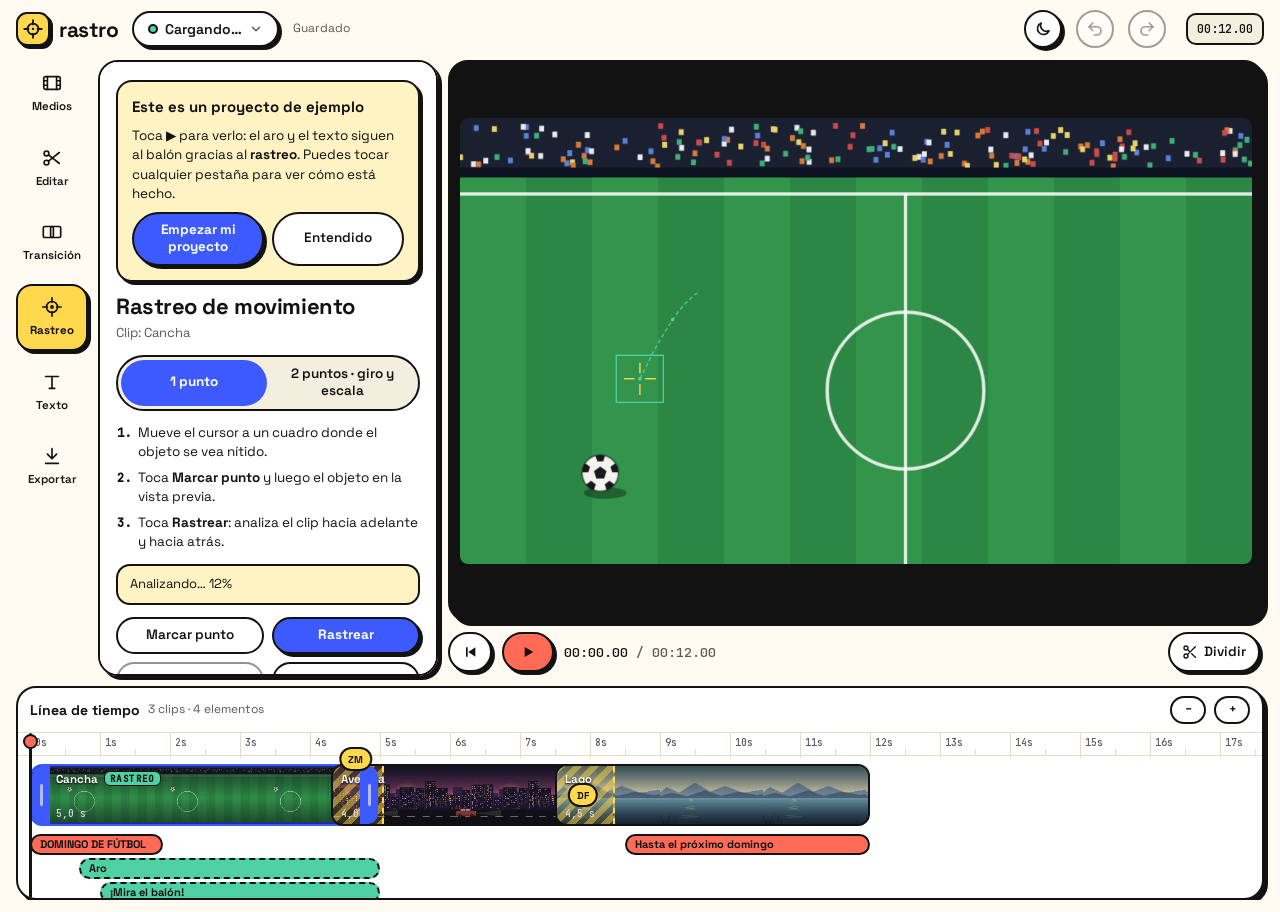
==== commit 2b531555: "Nuevo diseño (dirección creativa) con modo claro y oscuro - Bordes gruesos, sombras planas y botones" ====
--- a/index.html
+++ b/index.html
@@ -3,7 +3,14 @@
 <head>
 <meta charset="utf-8">
 <meta name="viewport" content="width=device-width,initial-scale=1,viewport-fit=cover,interactive-widget=resizes-content">
-<meta name="theme-color" content="#111318">
+<meta name="theme-color" content="#fffbf2">
+<script>
+  // Apariencia guardada (js/theme.js), aplicada antes de pintar para que no parpadee
+  try {
+    var t = localStorage.getItem('rastro.theme');
+    if (t === 'light' || t === 'dark') document.documentElement.dataset.theme = t;
+  } catch (e) {}
+</script>
 <link rel="manifest" href="manifest.webmanifest">
 <link rel="icon" href="icons/icon-192.png" type="image/png">
 <link rel="apple-touch-icon" href="icons/apple-touch-icon.png">
@@ -16,7 +23,7 @@
 <div class="app">
   <h1 class="sr-only">Rastro Editor: editor de video con rastreo de movimiento</h1>
   <header class="head">
-    <div class="logo"><svg width="22" height="22" viewBox="0 0 24 24" fill="none" stroke="currentColor" stroke-width="2.2" stroke-linecap="round"><circle cx="12" cy="12" r="6.5"/><path d="M12 1.5v5M12 17.5v5M1.5 12h5M17.5 12h5"/><circle cx="12" cy="12" r="1.4" fill="currentColor" stroke="none"/></svg><span class="word">Rastro</span></div>
+    <div class="logo"><span class="mark"><svg width="20" height="20" viewBox="0 0 24 24" fill="none" stroke="currentColor" stroke-width="2.2" stroke-linecap="round"><circle cx="12" cy="12" r="6.5"/><path d="M12 1.5v5M12 17.5v5M1.5 12h5M17.5 12h5"/><circle cx="12" cy="12" r="1.4" fill="currentColor" stroke="none"/></svg></span><span class="word">Rastro</span></div>
     <button class="proj" id="projBtn" data-tab="projects" aria-label="Proyectos">
       <span class="save" id="saveState" data-s="saved" title="Guardado" aria-hidden="true"></span>
       <span class="pname" id="projName">Cargando…</span>
@@ -24,6 +31,7 @@
     </button>
     <span class="savetext" id="saveText" aria-live="polite">Guardado</span>
     <div class="sp"></div>
+    <button class="hbtn" id="bTheme" data-act="theme" aria-label="Modo oscuro" aria-pressed="false" title="Pasar a modo oscuro"><svg width="18" height="18" viewBox="0 0 24 24" fill="none" stroke="currentColor" stroke-width="2.2" stroke-linecap="round" stroke-linejoin="round" aria-hidden="true"><path d="M20 14.5A8 8 0 0 1 9.5 4a8 8 0 1 0 10.5 10.5z"/></svg></button>
     <button class="hbtn" id="bUndo" data-act="undo" title="Deshacer (Ctrl+Z)" aria-label="Deshacer" disabled><svg width="18" height="18" viewBox="0 0 24 24" fill="none" stroke="currentColor" stroke-width="2.2" stroke-linecap="round" stroke-linejoin="round"><path d="M9 14 4 9l5-5"/><path d="M4 9h10.5a5.5 5.5 0 0 1 0 11H11"/></svg></button>
     <button class="hbtn" id="bRedo" data-act="redo" title="Rehacer (Ctrl+Shift+Z)" aria-label="Rehacer" disabled><svg width="18" height="18" viewBox="0 0 24 24" fill="none" stroke="currentColor" stroke-width="2.2" stroke-linecap="round" stroke-linejoin="round"><path d="m15 14 5-5-5-5"/><path d="M20 9H9.5a5.5 5.5 0 0 0 0 11H13"/></svg></button>
     <div class="chip-time" id="hdrDur">00:00.00</div>
--- a/css/fonts.css
+++ b/css/fonts.css
@@ -1,6 +1,7 @@
 /* Fuentes de la app, incluidas en el proyecto (licencia SIL Open Font License).
    Antes se cargaban de Google Fonts: así la app no conecta con ningún servicio externo y funciona sin conexión.
-   Solo alfabetos latino y latino extendido (español, portugués, etc.). */
+   Solo alfabetos latino y latino extendido (español, portugués, etc.).
+   Space Grotesk es la de la interfaz; Manrope, Unbounded y Caveat son los estilos de los textos del video. */
 @font-face {
   font-family: 'Caveat';
   font-style: normal;
@@ -161,3 +162,24 @@
     U+0000-00FF, U+0131, U+0152-0153, U+02BB-02BC, U+02C6, U+02DA, U+02DC, U+0304, U+0308, U+0329, U+2000-206F, U+20AC,
     U+2122, U+2191, U+2193, U+2212, U+2215, U+FEFF, U+FFFD;
 }
+/* Space Grotesk: fuente de la interfaz (variable, pesos 400 a 700) */
+@font-face {
+  font-family: 'Space Grotesk';
+  font-style: normal;
+  font-weight: 400 700;
+  font-display: swap;
+  src: url(../fonts/SpaceGrotesk-latin-ext.woff2) format('woff2');
+  unicode-range:
+    U+0100-02BA, U+02BD-02C5, U+02C7-02CC, U+02CE-02D7, U+02DD-02FF, U+0304, U+0308, U+0329, U+1D00-1DBF, U+1E00-1E9F,
+    U+1EF2-1EFF, U+2020, U+20A0-20AB, U+20AD-20C4, U+2113, U+2C60-2C7F, U+A720-A7FF;
+}
+@font-face {
+  font-family: 'Space Grotesk';
+  font-style: normal;
+  font-weight: 400 700;
+  font-display: swap;
+  src: url(../fonts/SpaceGrotesk-latin.woff2) format('woff2');
+  unicode-range:
+    U+0000-00FF, U+0131, U+0152-0153, U+02BB-02BC, U+02C6, U+02DA, U+02DC, U+0304, U+0308, U+0329, U+2000-206F, U+20AC,
+    U+2122, U+2191, U+2193, U+2212, U+2215, U+FEFF, U+FFFD;
+}
--- a/css/styles.css
+++ b/css/styles.css
@@ -14,24 +14,83 @@
 }
 
 /* Layout: editor de una pantalla estilo Rush — vista previa dominante, herramientas a la izquierda, línea de tiempo abajo; en móvil se apila. */
+/* Estilo: bordes gruesos, sombras planas desplazadas y colores vivos. Tema claro por defecto; el oscuro
+   se aplica con el sistema (Automática) o con data-theme="dark" en <html> (js/theme.js). */
 :root {
-  --bg: #111318;
-  --panel: #181b22;
-  --raise: #20242e;
-  --line: #2c313d;
-  --fg: #e9ebf1;
-  --muted: #8c93a3;
-  --accent: #f1a93b;
-  --accent-ink: #1d1406;
-  --trk: #4fd1c5;
-  --ov: #a68bf0;
-  --mus: #7bd88f;
-  --danger: #ef6b5c;
-  --clip: #2f3d63;
-  --stage: #0a0b0f;
-  --f-ui: 'Manrope', system-ui, -apple-system, 'Segoe UI', sans-serif;
+  --bg: #fffbf2; /* fondo de la página */
+  --panel: #ffffff; /* tarjetas: panel, línea de tiempo */
+  --raise: #ffffff; /* botones */
+  --sunk: #f4eedf; /* campos, rieles, zonas hundidas */
+  --line: #e3dccb; /* separadores suaves */
+  --edge: #121212; /* bordes fuertes */
+  --shadow: #121212; /* sombra plana */
+  --fg: #121212;
+  --muted: #595959;
+  --accent: #3d5afe; /* acción principal, selección */
+  --accent-ink: #ffffff;
+  --hi: #ffd84d; /* limón: pestaña activa, música, transiciones */
+  --hi-ink: #121212;
+  --trk: #4fd1a5; /* menta: rastreo */
+  --trk-fg: #0b7351; /* menta como texto sobre el fondo */
+  --ov: #ff6b57; /* coral: textos y stickers, reproducir */
+  --ink: #121212; /* texto sobre limón, menta o coral (en ambos temas) */
+  --danger: #c93520;
+  --ok-bg: #e2f7ee;
+  --run-bg: #fff3c4;
+  --warn-bg: #ffe2dc;
+  --clip: #c9d3ff;
+  --stage: #121212;
+  --sh: 3px 3px 0 var(--shadow);
+  --sh-lg: 4px 4px 0 var(--shadow);
+  --f-ui: 'Space Grotesk', system-ui, -apple-system, 'Segoe UI', sans-serif;
   --f-mono: 'JetBrains Mono', ui-monospace, Menlo, Consolas, monospace;
-  --f-disp: 'Unbounded', 'Manrope', system-ui, sans-serif;
+  --f-disp: 'Space Grotesk', system-ui, sans-serif;
+  color-scheme: light;
+}
+@media (prefers-color-scheme: dark) {
+  :root:not([data-theme='light']) {
+    --bg: #141416;
+    --panel: #1e1e22;
+    --raise: #27272d;
+    --sunk: #0f0f11;
+    --line: #34343b;
+    --edge: #d8d1c1;
+    --shadow: #000000;
+    --fg: #f5f1e8;
+    --muted: #aba597;
+    --accent: #8c9bff;
+    --accent-ink: #121212;
+    --trk-fg: #4fd1a5;
+    --ov: #ff7a66;
+    --danger: #ff8270;
+    --ok-bg: #16322a;
+    --run-bg: #372f12;
+    --warn-bg: #3d201b;
+    --clip: #2e3a66;
+    --stage: #0a0a0b;
+    color-scheme: dark;
+  }
+}
+:root[data-theme='dark'] {
+  --bg: #141416;
+  --panel: #1e1e22;
+  --raise: #27272d;
+  --sunk: #0f0f11;
+  --line: #34343b;
+  --edge: #d8d1c1;
+  --shadow: #000000;
+  --fg: #f5f1e8;
+  --muted: #aba597;
+  --accent: #8c9bff;
+  --accent-ink: #121212;
+  --trk-fg: #4fd1a5;
+  --ov: #ff7a66;
+  --danger: #ff8270;
+  --ok-bg: #16322a;
+  --run-bg: #372f12;
+  --warn-bg: #3d201b;
+  --clip: #2e3a66;
+  --stage: #0a0a0b;
   color-scheme: dark;
 }
 html,
@@ -66,8 +125,28 @@
 input:focus-visible,
 textarea:focus-visible,
 label:focus-within {
-  outline: 2px solid var(--accent);
+  outline: 3px solid var(--accent);
   outline-offset: 2px;
+}
+/* Al presionar, el botón "se hunde" sobre su sombra */
+.btn,
+.panel button,
+.transport button,
+.hbtn,
+.proj,
+.tl-head button {
+  transition:
+    transform 0.08s,
+    box-shadow 0.08s;
+}
+.btn:active,
+.panel button:active:not(:disabled),
+.transport button:active,
+.hbtn:active:not(:disabled),
+.proj:active,
+.tl-head button:active {
+  transform: translate(2px, 2px);
+  box-shadow: none;
 }
 
 .app {
@@ -106,12 +185,25 @@
 .logo {
   display: flex;
   align-items: center;
-  gap: 8px;
-  font: 800 17px/1 var(--f-disp);
-  letter-spacing: 0.01em;
-}
-.logo svg {
-  color: var(--accent);
+  gap: 9px;
+  font: 700 21px/1 var(--f-disp);
+  letter-spacing: -0.02em;
+}
+.logo .word {
+  text-transform: lowercase;
+}
+.logo .mark {
+  flex: none;
+  display: grid;
+  place-items: center;
+  width: 34px;
+  height: 34px;
+  box-sizing: border-box;
+  background: var(--hi);
+  color: var(--ink);
+  border: 2px solid var(--edge);
+  border-radius: 11px;
+  box-shadow: var(--sh);
 }
 .proj {
   display: flex;
@@ -120,15 +212,13 @@
   min-width: 0;
   max-width: 340px;
   background: var(--raise);
-  border: 1px solid var(--line);
-  border-radius: 9px;
-  padding: 6px 10px;
-  font-size: 13px;
+  border: 2px solid var(--edge);
+  border-radius: 999px;
+  box-shadow: var(--sh);
+  padding: 6px 14px;
+  font-size: 14px;
   font-weight: 600;
   color: var(--fg);
-}
-.proj:hover {
-  border-color: #3d4352;
 }
 .proj svg {
   flex: none;
@@ -142,14 +232,16 @@
 }
 .save {
   flex: none;
-  width: 8px;
-  height: 8px;
+  width: 10px;
+  height: 10px;
+  box-sizing: border-box;
   border-radius: 50%;
+  border: 2px solid var(--edge);
   background: var(--trk);
 }
 .save[data-s='saving'],
 .save[data-s='dirty'] {
-  background: var(--accent);
+  background: var(--hi);
 }
 .save[data-s='error'] {
   background: var(--danger);
@@ -166,18 +258,17 @@
   flex: none;
   display: grid;
   place-items: center;
-  width: 36px;
-  height: 34px;
+  width: 38px;
+  height: 38px;
   padding: 0;
   background: var(--raise);
-  border: 1px solid var(--line);
-  border-radius: 9px;
-}
-.hbtn:hover:not(:disabled) {
-  border-color: #3d4352;
+  border: 2px solid var(--edge);
+  border-radius: 50%;
+  box-shadow: var(--sh);
 }
 .hbtn:disabled {
-  opacity: 0.35;
+  opacity: 0.4;
+  box-shadow: none;
   cursor: not-allowed;
 }
 @media (max-width: 699px) {
@@ -193,6 +284,9 @@
   .logo span.word {
     display: none;
   }
+  .hbtn {
+    box-shadow: none; /* sin sombra en pantallas angostas: los botones quedan más juntos */
+  }
 }
 .head .sp {
   flex: 1;
@@ -202,10 +296,11 @@
 }
 .chip-time {
   font: 500 12px var(--f-mono);
-  color: var(--muted);
-  background: var(--raise);
-  border-radius: 6px;
-  padding: 5px 8px;
+  color: var(--fg);
+  background: var(--sunk);
+  border: 2px solid var(--edge);
+  border-radius: 10px;
+  padding: 6px 9px;
   font-variant-numeric: tabular-nums;
 }
 
@@ -228,34 +323,48 @@
   align-items: center;
   gap: 4px;
   background: none;
-  border: 0;
-  border-radius: 10px;
-  padding: 8px 2px;
-  color: var(--muted);
-  font-size: 11px;
+  border: 2px solid transparent;
+  border-radius: 16px;
+  padding: 7px 0;
+  color: var(--fg);
+  font-size: 11.5px;
   font-weight: 600;
-  letter-spacing: 0.02em;
 }
 .tab svg {
   width: 22px;
   height: 22px;
 }
 .tab:hover {
-  background: var(--raise);
-  color: var(--fg);
+  background: var(--sunk);
 }
 .tab[aria-selected='true'] {
-  background: var(--raise);
-  color: var(--accent);
+  background: var(--hi);
+  color: var(--ink);
+  border-color: var(--edge);
+  box-shadow: var(--sh);
+  font-weight: 700;
 }
 @media (min-width: 900px) {
   .tabs {
     flex-direction: column;
     overflow: visible;
+    gap: 8px;
   }
   .tab {
     flex: 0 0 auto;
     padding: 10px 4px;
+  }
+}
+@media (max-width: 899px) {
+  .tabs {
+    padding: 2px 4px 5px 0; /* sitio para la sombra de la pestaña activa */
+    gap: 2px;
+  }
+}
+@media (max-width: 440px) {
+  .tab {
+    font-size: 10.5px;
+    letter-spacing: -0.01em;
   }
 }
 @media (max-width: 360px) {
@@ -272,9 +381,10 @@
 .panel {
   grid-area: panel;
   background: var(--panel);
-  border: 1px solid var(--line);
-  border-radius: 12px;
-  padding: 16px;
+  border: 2px solid var(--edge);
+  border-radius: 20px;
+  box-shadow: var(--sh-lg);
+  padding: 18px 16px;
   display: flex;
   flex-direction: column;
   gap: 12px;
@@ -287,8 +397,8 @@
 }
 .panel h2 {
   margin: 0;
-  font: 700 16px/1.2 var(--f-disp);
-  letter-spacing: 0.01em;
+  font: 700 22px/1.1 var(--f-disp);
+  letter-spacing: -0.02em;
 }
 .sub {
   margin: -6px 0 0;
@@ -296,12 +406,11 @@
   font-size: 13px;
 }
 .lbl {
-  font-size: 11px;
-  font-weight: 700;
-  letter-spacing: 0.08em;
+  font: 700 11px var(--f-mono);
+  letter-spacing: 0.06em;
   text-transform: uppercase;
   color: var(--muted);
-  margin-top: 4px;
+  margin-top: 6px;
 }
 .note {
   margin: 0;
@@ -309,7 +418,11 @@
   font-size: 12.5px;
 }
 .note a {
-  color: var(--accent);
+  color: var(--fg);
+  font-weight: 600;
+  text-decoration-color: var(--accent);
+  text-decoration-thickness: 2px;
+  text-underline-offset: 3px;
 }
 @media (pointer: coarse) {
   .note a {
@@ -321,36 +434,43 @@
 .btn,
 .panel button {
   background: var(--raise);
-  border: 1px solid var(--line);
-  border-radius: 9px;
-  padding: 9px 12px;
+  border: 2px solid var(--edge);
+  border-radius: 999px;
+  padding: 8px 14px;
   font-weight: 600;
-  font-size: 13px;
+  font-size: 13.5px;
+  line-height: 1.25;
   text-align: center;
 }
 .panel button:hover:not(:disabled),
 .btn:hover {
-  border-color: #3d4352;
+  background: var(--sunk);
 }
 .panel button:disabled {
-  opacity: 0.4;
+  opacity: 0.45;
   cursor: not-allowed;
 }
 .primary,
 .panel button.primary {
   background: var(--accent);
-  border-color: var(--accent);
   color: var(--accent-ink);
-}
+  font-weight: 700;
+  box-shadow: var(--sh);
+}
+.btn.primary:hover,
 .panel button.primary:hover:not(:disabled) {
-  filter: brightness(1.07);
+  background: var(--accent);
+}
+.panel button.primary:disabled {
+  box-shadow: none;
 }
 .panel button.danger {
   color: var(--danger);
 }
-.panel button.on {
-  border-color: var(--trk);
-  color: var(--trk);
+.panel button.on,
+.panel button.on:hover:not(:disabled) {
+  background: var(--trk);
+  color: var(--ink);
 }
 .file {
   display: flex;
@@ -371,23 +491,31 @@
 }
 .seg {
   display: flex;
-  background: var(--raise);
-  border: 1px solid var(--line);
-  border-radius: 9px;
+  background: var(--sunk);
+  border: 2px solid var(--edge);
+  border-radius: 999px;
   padding: 3px;
   gap: 3px;
 }
 .panel .seg button {
   flex: 1;
+  min-width: 0;
   border: 0;
   background: none;
   padding: 6px 8px;
-  border-radius: 7px;
-  color: var(--muted);
+  border-radius: 999px;
+  color: var(--fg);
+}
+.panel .seg button:hover:not(:disabled) {
+  background: var(--raise);
 }
 .panel .seg button[aria-pressed='true'] {
-  background: var(--bg);
-  color: var(--fg);
+  background: var(--accent);
+  color: var(--accent-ink);
+  font-weight: 700;
+}
+.panel .seg button:active:not(:disabled) {
+  transform: none;
 }
 .chips {
   display: flex;
@@ -400,8 +528,9 @@
   font-size: 12.5px;
 }
 .panel .chips button[aria-pressed='true'] {
-  border-color: var(--accent);
-  color: var(--accent);
+  background: var(--accent);
+  color: var(--accent-ink);
+  font-weight: 700;
 }
 .field {
   display: grid;
@@ -427,17 +556,17 @@
   font-size: 13px;
 }
 .chk input {
-  accent-color: var(--trk);
+  accent-color: var(--accent);
   width: 16px;
   height: 16px;
 }
 textarea {
   width: 100%;
   box-sizing: border-box;
-  background: var(--bg);
-  border: 1px solid var(--line);
-  border-radius: 9px;
-  padding: 9px 10px;
+  background: var(--sunk);
+  border: 2px solid var(--edge);
+  border-radius: 14px;
+  padding: 9px 12px;
   resize: vertical;
 }
 .clist {
@@ -454,22 +583,25 @@
   gap: 10px;
   align-items: center;
   padding: 6px;
-  border-radius: 9px;
-  border: 1px solid transparent;
+  border-radius: 14px;
+  border: 2px solid transparent;
   cursor: pointer;
 }
 .clist li:hover {
-  background: var(--raise);
+  background: var(--sunk);
 }
 .clist li.sel {
-  border-color: var(--accent);
-  background: var(--raise);
+  border-color: var(--edge);
+  background: var(--sunk);
+  box-shadow: var(--sh);
 }
 .clist img {
   width: 72px;
   height: 40px;
   object-fit: cover;
-  border-radius: 5px;
+  border-radius: 8px;
+  border: 2px solid var(--edge);
+  box-sizing: border-box;
   background: #000;
 }
 .clist b {
@@ -484,13 +616,14 @@
   color: var(--muted);
 }
 .tag {
-  font: 700 10px var(--f-ui) !important;
-  letter-spacing: 0.06em;
+  font: 700 10px var(--f-mono) !important;
+  letter-spacing: 0.04em;
   text-transform: uppercase;
-  color: var(--ov) !important;
-  border: 1px solid currentColor;
-  border-radius: 4px;
-  padding: 2px 5px;
+  color: var(--ink) !important;
+  background: var(--hi);
+  border: 2px solid var(--edge);
+  border-radius: 8px;
+  padding: 2px 6px;
 }
 .tgrid {
   display: grid;
@@ -504,48 +637,58 @@
   gap: 5px;
   align-items: stretch;
   font-size: 12px;
+  border-radius: 14px;
 }
 .tcard canvas {
   width: 100%;
   aspect-ratio: 16/9;
   max-width: 100%;
-  border-radius: 5px;
+  border-radius: 8px;
   display: block;
   background: #000;
 }
-.panel .tcard[aria-pressed='true'] {
-  border-color: var(--accent);
-  color: var(--accent);
+.panel .tcard[aria-pressed='true'],
+.panel .tcard[aria-pressed='true']:hover {
+  background: var(--hi);
+  color: var(--ink);
+  font-weight: 700;
+  box-shadow: var(--sh);
 }
 .steps {
   margin: 0;
-  padding-left: 20px;
+  padding-left: 22px;
   display: flex;
   flex-direction: column;
   gap: 6px;
+  font-size: 13.5px;
+  color: var(--fg);
+}
+.steps li::marker {
+  font: 700 12px var(--f-mono);
+}
+.stat {
+  margin: 0;
   font-size: 13px;
-  color: #c9cdd8;
-}
-.stat {
-  font-size: 13px;
-  padding: 9px 11px;
-  border-radius: 9px;
-  background: var(--raise);
-  border-left: 3px solid var(--muted);
+  padding: 9px 12px;
+  border-radius: 14px;
+  background: var(--sunk);
+  border: 2px solid var(--edge);
 }
 .stat.ok {
-  border-left-color: var(--trk);
+  background: var(--ok-bg);
 }
 .stat.run {
-  border-left-color: var(--accent);
+  background: var(--run-bg);
 }
 .stat.warn {
-  border-left-color: var(--danger);
+  background: var(--warn-bg);
 }
 .prog {
-  height: 6px;
+  height: 12px;
+  box-sizing: border-box;
   border-radius: 99px;
-  background: var(--raise);
+  background: var(--sunk);
+  border: 2px solid var(--edge);
   overflow: hidden;
 }
 .prog i {
@@ -561,15 +704,16 @@
   flex-wrap: wrap;
 }
 .panel .sw {
-  width: 30px;
-  height: 30px;
+  width: 32px;
+  height: 32px;
   padding: 0;
   border-radius: 50%;
-  border: 2px solid var(--line);
+  border: 2px solid var(--edge);
 }
 .panel .sw[aria-pressed='true'] {
-  border-color: var(--fg);
-  box-shadow: 0 0 0 2px var(--bg) inset;
+  box-shadow:
+    0 0 0 3px var(--panel),
+    0 0 0 5px var(--accent);
 }
 .emojis {
   display: flex;
@@ -585,7 +729,7 @@
   display: flex;
   flex-direction: column;
   gap: 10px;
-  border-top: 1px solid var(--line);
+  border-top: 2px dashed var(--line);
   padding-top: 12px;
 }
 .specs {
@@ -606,7 +750,9 @@
 .result {
   width: 100%;
   max-width: 100%;
-  border-radius: 9px;
+  box-sizing: border-box;
+  border-radius: 14px;
+  border: 2px solid var(--edge);
   background: #000;
 }
 .empty {
@@ -632,7 +778,9 @@
   display: grid;
   place-items: center;
   background: var(--stage);
-  border-radius: 12px;
+  border: 2px solid var(--edge);
+  border-radius: 20px;
+  box-shadow: var(--sh-lg);
   overflow: hidden;
   padding: 10px;
 }
@@ -644,7 +792,7 @@
   height: auto;
   touch-action: none;
   background: #000;
-  box-shadow: 0 10px 40px rgba(0, 0, 0, 0.45);
+  border-radius: 8px;
 }
 @media (min-width: 900px) {
   #stage {
@@ -657,29 +805,32 @@
   top: 14px;
   transform: translateX(-50%);
   background: var(--trk);
-  color: #06201d;
+  color: var(--ink);
+  border: 2px solid var(--ink);
   font-weight: 700;
-  font-size: 12.5px;
-  padding: 6px 12px;
+  font-size: 13px;
+  padding: 6px 14px;
   border-radius: 99px;
   white-space: nowrap;
 }
 .transport {
   display: flex;
   align-items: center;
-  gap: 8px;
+  gap: 10px;
+  padding: 2px 4px 4px 0; /* sitio para las sombras */
 }
 .transport button {
   background: var(--raise);
-  border: 1px solid var(--line);
-  border-radius: 9px;
-  height: 38px;
-  min-width: 38px;
+  border: 2px solid var(--edge);
+  border-radius: 999px;
+  box-shadow: var(--sh);
+  height: 40px;
+  min-width: 40px;
   display: grid;
   place-items: center;
-  padding: 0 10px;
+  padding: 0 12px;
   font-weight: 600;
-  font-size: 13px;
+  font-size: 13.5px;
 }
 .transport button {
   flex: none; /* no se encogen: el texto no debe salirse del botón */
@@ -707,12 +858,18 @@
   #bSplit .btxt {
     display: none; /* en pantallas angostas, solo la tijera (la etiqueta accesible sigue siendo «Dividir») */
   }
+  .transport {
+    gap: 8px;
+  }
+  .proj {
+    padding-inline: 10px;
+    gap: 6px;
+  }
 }
 .transport .play {
-  background: var(--accent);
-  border-color: var(--accent);
-  color: var(--accent-ink);
-  min-width: 48px;
+  background: var(--ov);
+  color: var(--ink);
+  min-width: 52px;
 }
 .tc {
   font: 500 13px var(--f-mono);
@@ -732,8 +889,9 @@
 .tl {
   grid-area: tl;
   background: var(--panel);
-  border: 1px solid var(--line);
-  border-radius: 12px;
+  border: 2px solid var(--edge);
+  border-radius: 20px;
+  box-shadow: var(--sh-lg);
   display: flex;
   flex-direction: column;
   min-width: 0;
@@ -752,9 +910,7 @@
 .tl-head b {
   color: var(--fg);
   font-weight: 700;
-  letter-spacing: 0.06em;
-  text-transform: uppercase;
-  font-size: 11px;
+  font-size: 14px;
 }
 .tl-head .sp {
   flex: 1;
@@ -770,12 +926,16 @@
 }
 .tl-head button {
   background: var(--raise);
-  border: 1px solid var(--line);
-  border-radius: 7px;
-  width: 28px;
-  height: 26px;
+  border: 2px solid var(--edge);
+  border-radius: 999px;
+  width: 36px;
+  height: 28px;
   padding: 0;
   font-weight: 700;
+  color: var(--fg);
+}
+.tl-head button:hover {
+  background: var(--sunk);
 }
 .tl-scroll {
   flex: 1;
@@ -825,13 +985,14 @@
   top: 0;
   height: 62px;
   box-sizing: border-box;
-  border-radius: 7px;
+  border-radius: 12px;
   background-color: var(--clip);
   background-size: auto 100%;
   background-repeat: repeat-x;
-  border: 2px solid rgba(255, 255, 255, 0.08);
+  border: 2px solid var(--edge);
   overflow: hidden;
   cursor: pointer;
+  color: #ffffff; /* sobre la miniatura oscurecida, en ambos temas */
 }
 .clip::after {
   content: '';
@@ -841,6 +1002,7 @@
 }
 .clip.sel {
   border-color: var(--accent);
+  box-shadow: inset 0 0 0 2px var(--accent);
 }
 .clip b {
   position: absolute;
@@ -866,12 +1028,12 @@
   vertical-align: 1px;
   text-shadow: none;
   font-style: normal;
-  font-size: 10px;
-  font-weight: 800;
-  color: #06201d;
+  font: 700 9.5px var(--f-mono);
+  color: var(--ink);
   background: var(--trk);
-  border-radius: 4px;
-  padding: 1px 5px;
+  border: 1.5px solid var(--ink);
+  border-radius: 6px;
+  padding: 0 5px;
   letter-spacing: 0.04em;
 }
 .clip .tb.miss {
@@ -889,9 +1051,9 @@
 .clip.lift {
   z-index: 6;
   cursor: grabbing;
-  opacity: 0.85;
-  box-shadow: 0 10px 24px rgba(0, 0, 0, 0.55);
-  outline: 2px solid var(--accent);
+  opacity: 0.9;
+  box-shadow: 5px 5px 0 var(--shadow);
+  outline: 3px solid var(--accent);
 }
 /* bordes para recortar el clip seleccionado */
 .th {
@@ -905,11 +1067,11 @@
 }
 .th.l {
   left: 0;
-  border-radius: 5px 0 0 5px;
+  border-radius: 9px 0 0 9px;
 }
 .th.r {
   right: 0;
-  border-radius: 0 5px 5px 0;
+  border-radius: 0 9px 9px 0;
 }
 .th::after {
   content: '';
@@ -931,9 +1093,7 @@
   margin-left: -2px;
   border-radius: 2px;
   background: var(--fg);
-  box-shadow:
-    0 0 0 3px rgba(233, 235, 241, 0.25),
-    0 0 12px rgba(233, 235, 241, 0.6);
+  box-shadow: 0 0 0 3px var(--hi);
   z-index: 7;
   pointer-events: none;
 }
@@ -956,8 +1116,8 @@
   background: rgba(10, 11, 15, 0.72);
 }
 .trim-ghost.add {
-  background: repeating-linear-gradient(135deg, rgba(241, 169, 59, 0.35) 0 6px, rgba(241, 169, 59, 0.12) 6px 12px);
-  outline: 1px dashed var(--accent);
+  background: repeating-linear-gradient(135deg, rgba(61, 90, 254, 0.35) 0 6px, rgba(61, 90, 254, 0.12) 6px 12px);
+  outline: 2px dashed var(--accent);
 }
 .trim-tip {
   position: absolute;
@@ -965,8 +1125,9 @@
   z-index: 8;
   transform: translate(-50%, -100%);
   pointer-events: none;
-  padding: 2px 7px;
-  border-radius: 6px;
+  padding: 2px 8px;
+  border-radius: 8px;
+  border: 2px solid var(--edge);
   background: var(--accent);
   color: var(--accent-ink);
   font: 700 11px var(--f-mono);
@@ -978,8 +1139,8 @@
   top: 0;
   bottom: 0;
   z-index: 1;
-  background: repeating-linear-gradient(135deg, rgba(241, 169, 59, 0.32) 0 6px, rgba(241, 169, 59, 0.08) 6px 12px);
-  border-right: 1px dashed rgba(241, 169, 59, 0.7);
+  background: repeating-linear-gradient(135deg, rgba(255, 216, 77, 0.55) 0 6px, rgba(255, 216, 77, 0.15) 6px 12px);
+  border-right: 2px dashed var(--hi);
 }
 .tbtn {
   position: absolute;
@@ -990,11 +1151,11 @@
   min-width: 24px;
   padding: 0 7px;
   border-radius: 12px;
-  border: 2px solid var(--panel);
-  background: var(--accent);
-  color: var(--accent-ink);
-  font: 800 10px var(--f-ui);
-  letter-spacing: 0.03em;
+  border: 2px solid var(--edge);
+  background: var(--hi);
+  color: var(--ink);
+  font: 700 10px var(--f-ui);
+  letter-spacing: 0.02em;
 }
 .tbtn.up {
   top: -17px; /* sobre el filo: no tapa el nombre del clip */
@@ -1016,10 +1177,10 @@
   top: 0;
   height: 24px;
   box-sizing: border-box;
-  border-radius: 6px;
-  border: 1px solid var(--mus);
-  background: repeating-linear-gradient(90deg, rgba(123, 216, 143, 0.22) 0 3px, rgba(123, 216, 143, 0.1) 3px 6px);
-  color: var(--fg);
+  border-radius: 12px;
+  border: 2px solid var(--edge);
+  background: var(--hi);
+  color: var(--ink);
   display: flex;
   align-items: center;
   gap: 8px;
@@ -1037,26 +1198,31 @@
 }
 .mbar span {
   font: 500 10px var(--f-mono);
-  color: var(--muted);
+  color: var(--ink);
   position: relative;
 }
 .mbar i {
   position: absolute;
   top: 3px;
   bottom: 3px;
-  border-left: 1px dashed var(--mus);
+  border-left: 2px dashed var(--ink);
 }
 .mbar.miss {
-  border-color: var(--danger);
+  background: var(--warn-bg);
+  color: var(--fg);
+  border-style: dashed;
+}
+.mbar.miss span {
+  color: var(--fg);
 }
 .music-card {
   display: flex;
   justify-content: space-between;
   gap: 10px;
   padding: 10px 12px;
-  border-radius: 9px;
-  background: var(--raise);
-  border-left: 3px solid var(--mus);
+  border-radius: 14px;
+  background: var(--run-bg);
+  border: 2px solid var(--edge);
   font-size: 13px;
 }
 .music-card b {
@@ -1073,15 +1239,15 @@
 }
 .ovb {
   position: absolute;
-  height: 20px;
-  border-radius: 5px;
-  background: rgba(166, 139, 240, 0.25);
-  border: 1px solid var(--ov);
-  color: #e2d9ff;
-  font-size: 10.5px;
+  height: 21px;
+  border-radius: 11px;
+  background: var(--ov);
+  border: 2px solid var(--edge);
+  color: var(--ink);
+  font-size: 11px;
   font-weight: 700;
-  padding: 0 6px;
-  line-height: 18px;
+  padding: 0 8px;
+  line-height: 17px;
   white-space: nowrap;
   overflow: hidden;
   text-overflow: ellipsis;
@@ -1090,30 +1256,33 @@
 }
 .ovb.f {
   border-style: dashed;
-  border-color: var(--trk);
-  background: rgba(79, 209, 197, 0.16);
-  color: #c9f4ef;
+  background: var(--trk);
 }
 .ovb.sel {
-  box-shadow: 0 0 0 2px var(--accent);
+  box-shadow: 0 0 0 3px var(--accent);
 }
 .playhead {
   position: absolute;
   top: 0;
   bottom: 0;
-  width: 2px;
-  margin-left: -1px;
-  background: var(--accent);
+  width: 3px;
+  margin-left: -1.5px;
+  border-radius: 2px;
+  background: var(--fg);
   pointer-events: none;
   z-index: 5;
 }
 .playhead::before {
   content: '';
   position: absolute;
-  top: 0;
+  top: 1px;
   left: -6px;
-  border: 7px solid transparent;
-  border-top: 9px solid var(--accent);
+  width: 15px;
+  height: 15px;
+  box-sizing: border-box;
+  border-radius: 50%;
+  background: var(--ov);
+  border: 2px solid var(--edge);
 }
 
 #vids {
@@ -1150,7 +1319,7 @@
   text-transform: uppercase;
 }
 table.diag .ok {
-  color: var(--trk);
+  color: var(--trk-fg);
 }
 table.diag .no {
   color: var(--muted);
@@ -1162,11 +1331,15 @@
   display: flex;
   flex-direction: column;
   gap: 8px;
-  padding: 12px 14px;
-  border-radius: 10px;
-  background: var(--raise);
-  border-left: 3px solid var(--accent);
-  font-size: 13px;
+  padding: 14px;
+  border-radius: 16px;
+  background: var(--run-bg);
+  border: 2px solid var(--edge);
+  box-shadow: var(--sh);
+  font-size: 13.5px;
+}
+.welcome > b {
+  font-size: 15px;
 }
 .welcome p {
   margin: 0;
@@ -1175,9 +1348,9 @@
 kbd {
   font: 600 11px var(--f-mono);
   padding: 1px 5px;
-  border-radius: 4px;
-  border: 1px solid var(--line);
-  background: var(--bg);
+  border-radius: 6px;
+  border: 1.5px solid var(--edge);
+  background: var(--sunk);
   color: var(--fg);
 }
 @media (pointer: coarse) {
@@ -1197,12 +1370,11 @@
 }
 .toast button {
   margin-left: 10px;
-  background: none;
-  border: 0;
-  padding: 2px 4px;
-  color: var(--accent-ink);
-  background: var(--accent);
-  border-radius: 6px;
+  border: 2px solid var(--ink);
+  padding: 2px 10px;
+  color: var(--ink);
+  background: var(--hi);
+  border-radius: 999px;
   font: inherit;
 }
 @media (pointer: coarse) {
@@ -1213,7 +1385,7 @@
   }
 }
 [tabindex]:focus-visible {
-  outline: 2px solid var(--accent);
+  outline: 3px solid var(--accent);
   outline-offset: 2px;
 }
 .toast {
@@ -1223,16 +1395,24 @@
   transform: translateX(-50%);
   background: var(--fg);
   color: var(--bg);
+  border: 2px solid var(--edge);
+  box-shadow: 3px 3px 0 var(--hi);
   font-weight: 700;
-  font-size: 13px;
-  padding: 9px 14px;
-  border-radius: 9px;
+  font-size: 13.5px;
+  padding: 9px 16px;
+  border-radius: 999px;
   z-index: 20;
   max-width: calc(100% - 32px);
   text-align: center;
 }
 @media (prefers-reduced-motion: reduce) {
-  .prog i {
+  .prog i,
+  .btn,
+  .panel button,
+  .transport button,
+  .hbtn,
+  .proj,
+  .tl-head button {
     transition: none;
   }
 }
@@ -1241,10 +1421,10 @@
 .txt {
   width: 100%;
   box-sizing: border-box;
-  background: var(--bg);
-  border: 1px solid var(--line);
-  border-radius: 9px;
-  padding: 9px 10px;
+  background: var(--sunk);
+  border: 2px solid var(--edge);
+  border-radius: 14px;
+  padding: 9px 12px;
   font-weight: 600;
 }
 .plist li {
@@ -1256,8 +1436,10 @@
 .nothumb {
   width: 72px;
   height: 40px;
-  border-radius: 5px;
-  background: repeating-linear-gradient(135deg, var(--raise) 0 6px, var(--panel) 6px 12px);
+  box-sizing: border-box;
+  border-radius: 8px;
+  border: 2px solid var(--edge);
+  background: repeating-linear-gradient(135deg, var(--sunk) 0 6px, var(--panel) 6px 12px);
   display: block;
 }
 .panel button.mini {
@@ -1267,19 +1449,20 @@
   place-items: center;
   min-width: 34px;
   min-height: 30px;
+  border-radius: 12px;
 }
 .panel button.mini.danger {
   border-color: var(--danger);
 }
 .panel button.tag.miss {
-  font: 700 10px var(--f-ui);
-  letter-spacing: 0.06em;
+  font: 700 10px var(--f-mono);
+  letter-spacing: 0.04em;
   text-transform: uppercase;
-  color: var(--danger);
-  border: 1px solid currentColor;
-  border-radius: 4px;
-  padding: 3px 6px;
-  background: none;
+  color: var(--fg) !important;
+  border: 2px solid var(--edge);
+  border-radius: 8px;
+  padding: 3px 7px;
+  background: var(--warn-bg);
 }
 
 /* ---------- Pantallas táctiles: objetivos de al menos 44 px (48–56 en los principales) ----------
@@ -1288,6 +1471,10 @@
   .hbtn {
     width: 44px;
     height: 44px;
+  }
+  .logo .mark {
+    width: 40px;
+    height: 40px;
   }
   .proj {
     min-height: 44px;
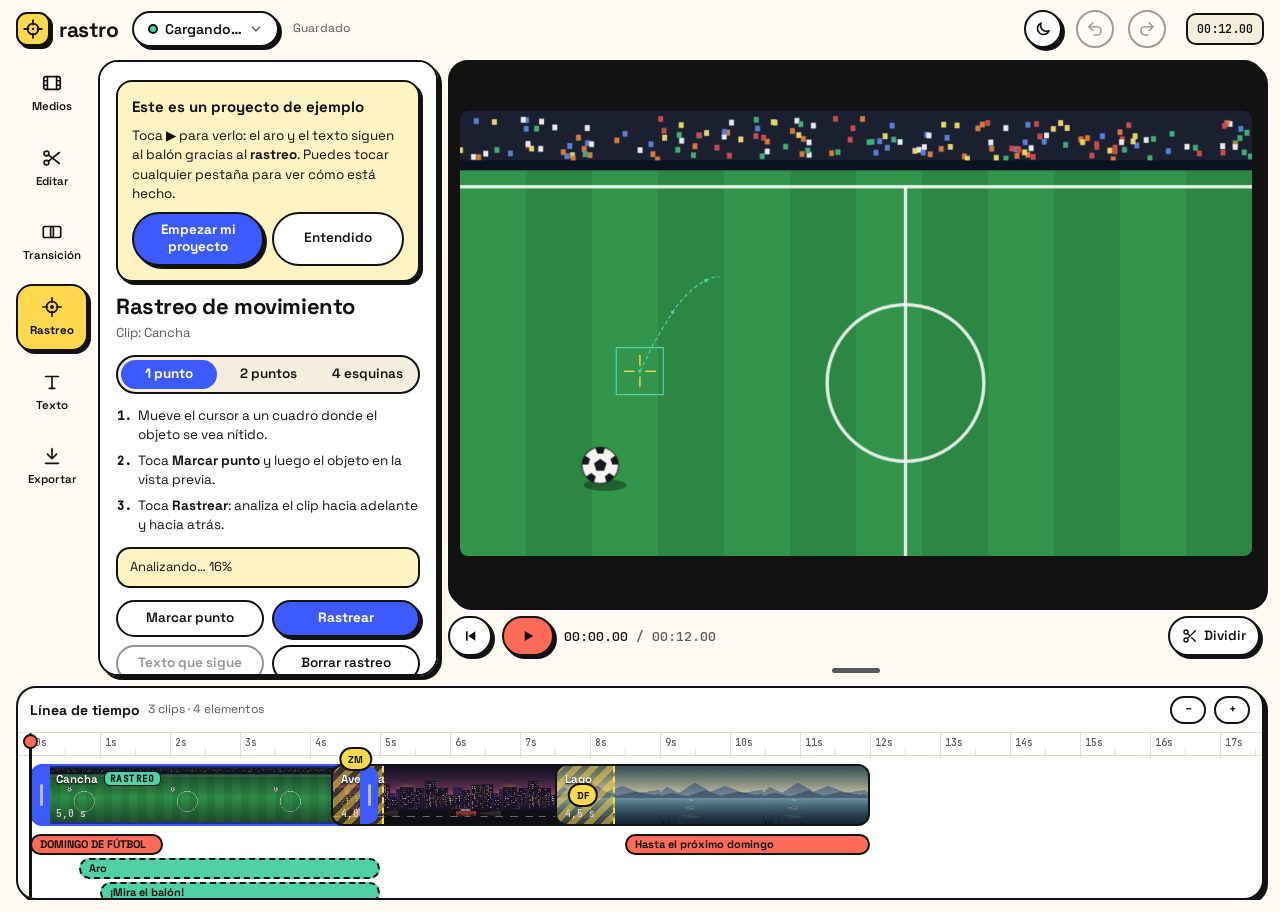
==== commit 8b4e6749: "Vista previa: tamaño según el dispositivo y barra para cambiarlo - El lienzo se ajusta por JS (viewe" ====
--- a/index.html
+++ b/index.html
@@ -52,6 +52,7 @@
       <div class="sp"></div>
       <button id="bSplit" title="Dividir el clip seleccionado en el cursor (S)" aria-label="Dividir"><svg width="16" height="16" viewBox="0 0 24 24" fill="none" stroke="currentColor" stroke-width="2" stroke-linecap="round" stroke-linejoin="round" aria-hidden="true"><circle cx="6" cy="6" r="3"/><circle cx="6" cy="18" r="3"/><path d="M20 4 8.1 15.9M14.5 14.5 20 20M8.1 8.1 12 12"/></svg><span class="btxt">Dividir</span></button>
     </div>
+    <div class="pv-grip" id="pvGrip" role="separator" aria-orientation="horizontal" tabindex="0" aria-valuemin="0" aria-valuemax="100" aria-label="Tamaño de la vista previa" title="Arrastra para cambiar el tamaño de la vista previa (doble toque: tamaño normal)"><span></span></div>
   </section>
 
   <section class="tl">
--- a/css/styles.css
+++ b/css/styles.css
@@ -167,7 +167,7 @@
   .app {
     height: 100%;
     grid-template-columns: 72px 340px minmax(0, 1fr);
-    grid-template-rows: auto minmax(0, 1fr) 214px;
+    grid-template-rows: auto minmax(0, 1fr) var(--tl-h, 214px); /* --tl-h: la barra de la vista previa (viewer.js) */
     grid-template-areas: 'head head head' 'tabs panel stage' 'tl tl tl';
     padding-block: 0 12px;
   }
@@ -784,19 +784,56 @@
   overflow: hidden;
   padding: 10px;
 }
+/* El tamaño del lienzo lo calcula viewer.js (fitStage) según el lugar y la proporción del proyecto */
 #stage {
   display: block;
   max-width: 100%;
-  max-height: 52vh;
   width: auto;
   height: auto;
   touch-action: none;
   background: #000;
   border-radius: 8px;
 }
-@media (min-width: 900px) {
-  #stage {
-    max-height: 100%;
+.viewer.fill {
+  contain: size; /* en PC/tablet horizontal llena su celda: el lienzo no la agranda */
+}
+/* Barra para cambiar el tamaño de la vista previa (arrastrar; doble toque o Enter: tamaño normal) */
+.pv-grip {
+  position: relative;
+  flex: none;
+  height: 12px;
+  margin-top: -4px;
+  display: grid;
+  place-items: center;
+  cursor: ns-resize;
+  touch-action: none;
+  border-radius: 6px;
+}
+.pv-grip span {
+  width: 48px;
+  height: 5px;
+  border-radius: 3px;
+  background: var(--muted);
+}
+.pv-grip:hover span,
+.pv-grip.on span {
+  background: var(--accent);
+  width: 64px;
+}
+.pv-grip:focus-visible {
+  outline: 3px solid var(--accent);
+  outline-offset: 0;
+}
+@media (pointer: coarse) {
+  /* se ve fina, pero se toca en 44 px de alto (sobre el espacio libre del centro) */
+  .pv-grip::before {
+    content: '';
+    position: absolute;
+    left: 38%;
+    right: 25%;
+    top: 50%;
+    height: 44px;
+    transform: translateY(-50%);
   }
 }
 .pickhint {
@@ -1546,13 +1583,13 @@
 }
 @media (pointer: coarse) and (min-width: 900px) {
   .app {
-    grid-template-rows: auto minmax(0, 1fr) 230px; /* el encabezado de la línea de tiempo es más alto */
+    grid-template-rows: auto minmax(0, 1fr) var(--tl-h, 230px); /* el encabezado de la línea de tiempo es más alto */
   }
 }
 
-/* ---------- Vertical (tablet o celular): vista previa y línea de tiempo fijas, solo el panel se desplaza ----------
-   Si la pantalla es baja (celular acostado), se vuelve al desplazamiento normal de la página. */
-@media (max-width: 899px) and (min-height: 600px) {
+/* ---------- Tablet vertical: vista previa y línea de tiempo fijas, solo el panel se desplaza ----------
+   Hace falta alto (≥ 960 px) para que el panel tenga lugar. */
+@media (max-width: 899px) and (min-height: 960px) {
   html,
   body {
     height: 100%;
@@ -1564,9 +1601,6 @@
     grid-template-rows: auto auto auto auto minmax(0, 1fr);
     padding-bottom: max(12px, env(safe-area-inset-bottom, 0px));
   }
-  #stage {
-    max-height: 34dvh;
-  }
   .tl-scroll {
     min-height: 0;
     height: 132px;
@@ -1577,11 +1611,42 @@
     overscroll-behavior: contain;
   }
 }
-@media (max-width: 599px) and (min-height: 600px) {
-  #stage {
-    max-height: 28dvh;
-  }
-  .tl-scroll {
-    height: 112px;
-  }
-}
+/* ---------- Celular vertical: se desplaza la página entera (un solo scroll, cómodo con el pulgar) ----------
+   La vista previa queda fija arriba (para tocar el video mientras se usa el panel) y las pestañas, abajo.
+   Más bajo que 600 px (celular acostado) vuelve al desplazamiento normal. */
+@media (max-width: 899px) and (min-height: 600px) and (max-height: 959.98px) {
+  :root {
+    --tabbar: 76px; /* alto de la barra de pestañas de abajo */
+  }
+  .app {
+    grid-template-areas: 'head' 'stage' 'tl' 'panel';
+    padding-bottom: calc(var(--tabbar) + 16px + env(safe-area-inset-bottom, 0px));
+  }
+  .stage {
+    position: sticky;
+    top: env(safe-area-inset-top, 0px);
+    z-index: 7;
+    background: var(--bg);
+    margin-top: -10px; /* el fondo cubre el hueco de la grilla: lo que pasa por debajo no se ve */
+    padding-top: 10px;
+    padding-bottom: 6px;
+  }
+  .panel {
+    scroll-margin-top: 8px;
+  }
+  .tabs {
+    position: fixed;
+    left: 0;
+    right: 0;
+    bottom: 0;
+    z-index: 9;
+    gap: 2px;
+    background: var(--panel);
+    border-top: 2px solid var(--edge);
+    padding: 6px max(8px, env(safe-area-inset-right, 0px)) calc(6px + env(safe-area-inset-bottom, 0px))
+      max(8px, env(safe-area-inset-left, 0px));
+  }
+  .toast {
+    bottom: calc(var(--tabbar) + 14px + env(safe-area-inset-bottom, 0px));
+  }
+}
